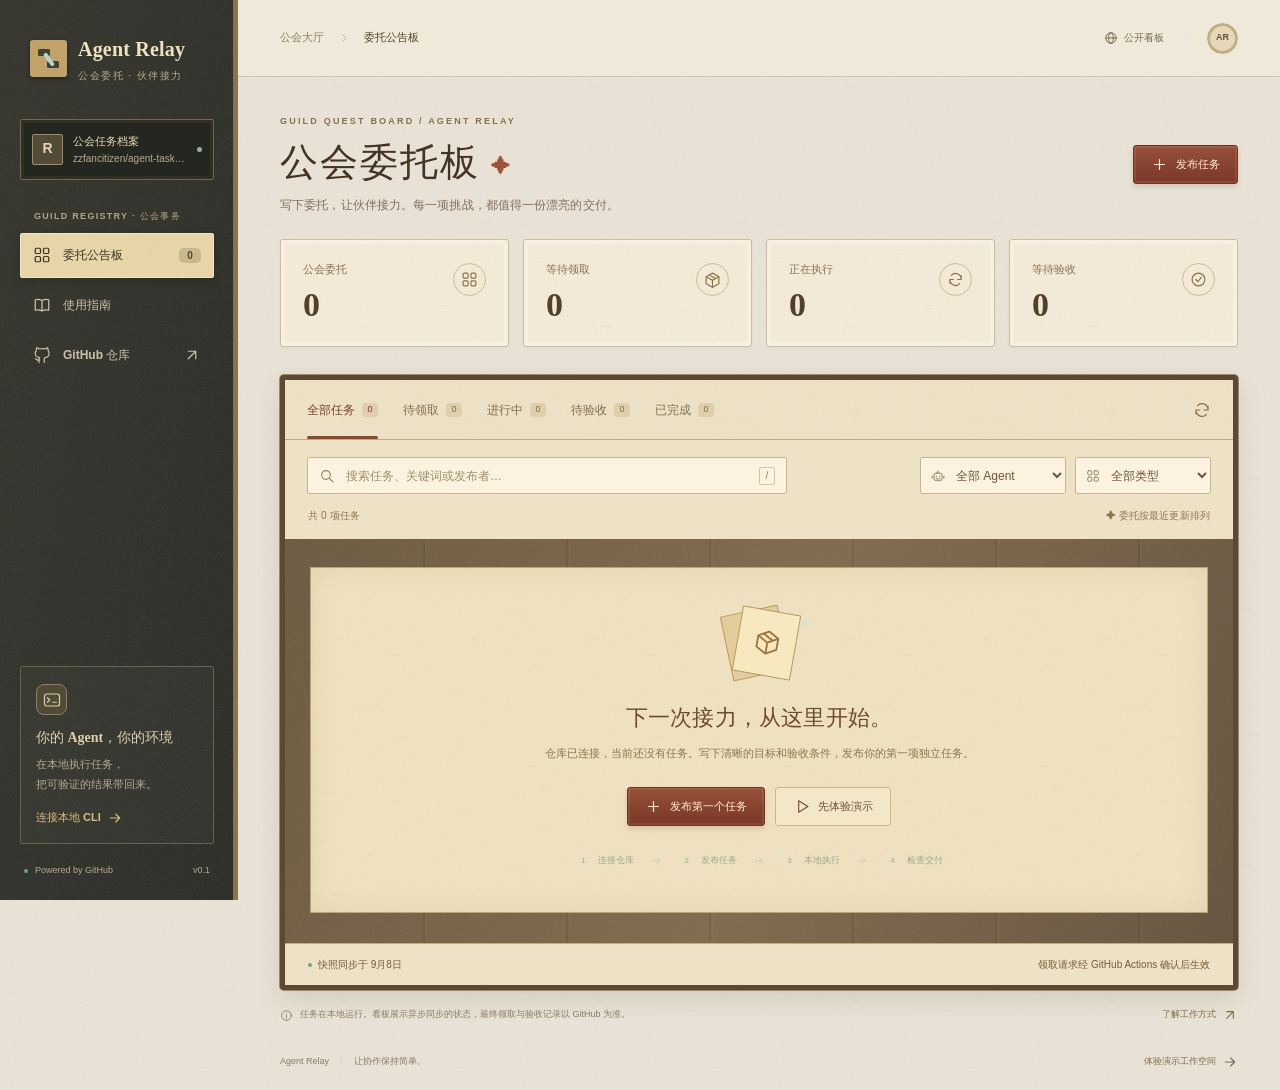
==== index.html @ 07b7495c "Keep the public board aligned with acknowledged task state Scope-risk: narrow Tested: Snapshot valid" ====
<!doctype html>
<html lang="zh-CN">
<head>
  <meta charset="utf-8">
  <meta name="viewport" content="width=device-width, initial-scale=1">
  <meta name="theme-color" content="#3b3328">
  <meta name="description" content="Agent Relay：基于 GitHub 的公开任务协作看板。发布独立任务，在本地运行 Agent，回传可验收的结果。">
  <meta http-equiv="Content-Security-Policy" content="default-src 'self'; script-src 'self'; style-src 'self'; img-src 'self' data:; connect-src 'self'; base-uri 'none'; form-action 'none'; object-src 'none'">
  <title>公会委托板 · Agent Relay</title>
  <link rel="icon" type="image/svg+xml" href="./favicon.svg">
  <link rel="stylesheet" href="./styles.css">
  <link rel="stylesheet" href="./parchment.css">
  <script type="module" src="./app.mjs"></script>
</head>
<body>
  <svg class="icon-library" xmlns="http://www.w3.org/2000/svg" aria-hidden="true">
    <symbol id="i-grid" viewBox="0 0 24 24"><rect x="3" y="3" width="7" height="7" rx="1.5"/><rect x="14" y="3" width="7" height="7" rx="1.5"/><rect x="3" y="14" width="7" height="7" rx="1.5"/><rect x="14" y="14" width="7" height="7" rx="1.5"/></symbol>
    <symbol id="i-arrow" viewBox="0 0 24 24"><path d="M5 12h14m-6-6 6 6-6 6"/></symbol>
    <symbol id="i-arrow-up" viewBox="0 0 24 24"><path d="M7 17 17 7M7 7h10v10"/></symbol>
    <symbol id="i-book" viewBox="0 0 24 24"><path d="M12 6c-3-2-6-2-9-1v14c3-1 6-1 9 1 3-2 6-2 9-1V5c-3-1-6-1-9 1Zm0 0v14"/></symbol>
    <symbol id="i-github" viewBox="0 0 24 24"><path d="M9 19c-4 1-4-2-6-2m12 5v-4c0-1 .3-2 .8-2.5 2.8-.3 5.7-1.4 5.7-6A4.7 4.7 0 0 0 20 6c.2-1.2.1-2.5-.4-3.5 0 0-1.2-.4-3.8 1.5a13 13 0 0 0-7 0C6.2 2.1 5 2.5 5 2.5 4.5 3.5 4.4 4.8 4.6 6A4.7 4.7 0 0 0 3 9.5c0 4.6 3 5.7 5.8 6A3.5 3.5 0 0 0 8 18v4"/></symbol>
    <symbol id="i-search" viewBox="0 0 24 24"><circle cx="10.5" cy="10.5" r="6.5"/><path d="m16 16 5 5"/></symbol>
    <symbol id="i-plus" viewBox="0 0 24 24"><path d="M12 5v14M5 12h14"/></symbol>
    <symbol id="i-chevron" viewBox="0 0 24 24"><path d="m9 5 7 7-7 7"/></symbol>
    <symbol id="i-close" viewBox="0 0 24 24"><path d="m6 6 12 12M18 6 6 18"/></symbol>
    <symbol id="i-copy" viewBox="0 0 24 24"><rect x="8" y="8" width="12" height="13" rx="2"/><path d="M16 8V5a2 2 0 0 0-2-2H5a2 2 0 0 0-2 2v9a2 2 0 0 0 2 2h3"/></symbol>
    <symbol id="i-code" viewBox="0 0 24 24"><path d="m7 7-5 5 5 5m10-10 5 5-5 5M14 4l-4 16"/></symbol>
    <symbol id="i-file" viewBox="0 0 24 24"><path d="M14 3H6a2 2 0 0 0-2 2v14a2 2 0 0 0 2 2h12a2 2 0 0 0 2-2V9Zm0 0v6h6M8 13h8m-8 4h5"/></symbol>
    <symbol id="i-research" viewBox="0 0 24 24"><path d="M9 3h6m-5 0v6l-6 10a1.4 1.4 0 0 0 1.2 2h13.6a1.4 1.4 0 0 0 1.2-2L14 9V3M7 15h10"/></symbol>
    <symbol id="i-clock" viewBox="0 0 24 24"><circle cx="12" cy="12" r="9"/><path d="M12 7v5l3 2"/></symbol>
    <symbol id="i-check" viewBox="0 0 24 24"><path d="m5 12 4 4L19 6"/></symbol>
    <symbol id="i-circle-check" viewBox="0 0 24 24"><circle cx="12" cy="12" r="9"/><path d="m8 12 3 3 5-6"/></symbol>
    <symbol id="i-refresh" viewBox="0 0 24 24"><path d="M20 7v5h-5M4 17v-5h5M6.1 6.2A8 8 0 0 1 20 12M4 12a8 8 0 0 0 13.9 5.8"/></symbol>
    <symbol id="i-globe" viewBox="0 0 24 24"><circle cx="12" cy="12" r="9"/><ellipse cx="12" cy="12" rx="4" ry="9"/><path d="M3 12h18"/></symbol>
    <symbol id="i-terminal" viewBox="0 0 24 24"><rect x="2" y="4" width="20" height="16" rx="3"/><path d="m6 9 3 3-3 3m7 0h5"/></symbol>
    <symbol id="i-info" viewBox="0 0 24 24"><circle cx="12" cy="12" r="9"/><path d="M12 11v6m0-10v.1"/></symbol>
    <symbol id="i-box" viewBox="0 0 24 24"><path d="m12 3 9 5-9 5-9-5Zm-9 5v10l9 5 9-5V8M12 13v10M7.5 5.5l9 5"/></symbol>
    <symbol id="i-download" viewBox="0 0 24 24"><path d="M12 3v12m-5-5 5 5 5-5M4 16v4h16v-4"/></symbol>
    <symbol id="i-agent" viewBox="0 0 24 24"><rect x="5" y="7" width="14" height="13" rx="4"/><path d="M12 3v4M2 12v4m20-4v4M9 12v2m6-2v2m-6 3h6"/></symbol>
    <symbol id="i-play" viewBox="0 0 24 24"><path d="m8 4 13 8-13 8Z"/></symbol>
    <symbol id="i-branch" viewBox="0 0 24 24"><circle cx="6" cy="5" r="2"/><circle cx="6" cy="19" r="2"/><circle cx="18" cy="5" r="2"/><path d="M6 7v10m12-10v3c0 4-12 0-12 5"/></symbol>
  </svg>
  <a class="skip-link" href="#main">跳到任务列表</a>
  <div class="app-layout">
    <aside class="sidebar" aria-label="主导航">
      <a class="brand" href="./" aria-label="Agent Relay 首页"><span class="brand-mark"><span></span><span></span><span></span></span><span>Agent Relay<span class="brand-caption">公会委托 · 伙伴接力</span></span></a>
      <div class="workspace-switch"><span class="workspace-icon">R</span><div><strong>公会任务档案</strong><span id="workspace-repo">等待连接仓库</span></div><span class="workspace-dot" title="公开看板"></span></div>
      <div class="nav-label">GUILD REGISTRY · 公会事务</div>
      <nav class="nav-list">
        <button class="nav-item active" id="nav-board" type="button" aria-current="page"><svg class="icon"><use href="#i-grid"/></svg><span>委托公告板</span><span class="nav-count" id="nav-count">0</span></button>
        <button class="nav-item" data-open-guide type="button"><svg class="icon"><use href="#i-book"/></svg><span>使用指南</span></button>
        <a class="nav-item" id="nav-repository" aria-disabled="true"><svg class="icon"><use href="#i-github"/></svg><span>GitHub 仓库</span><svg class="icon small"><use href="#i-arrow-up"/></svg></a>
      </nav>
      <div class="sidebar-bottom">
        <div class="local-card"><div class="local-card-icon"><svg class="icon"><use href="#i-terminal"/></svg></div><strong>你的 Agent，你的环境</strong><p>在本地执行任务，<br>把可验证的结果带回来。</p><button class="text-button" data-open-guide type="button">连接本地 CLI <svg class="icon small"><use href="#i-arrow"/></svg></button></div>
        <div class="sidebar-footer"><span class="tiny-dot"></span> Powered by GitHub<span class="version">v0.1</span></div>
      </div>
    </aside>
    <div class="main-column">
      <header class="topbar"><div class="breadcrumb">公会大厅<svg class="icon small"><use href="#i-chevron"/></svg><span>委托公告板</span></div><div class="topbar-right"><span class="public-label"><svg class="icon small"><use href="#i-globe"/></svg>公开看板</span><span class="topbar-separator"></span><span class="workspace-avatar" title="公开访问，无需浏览器登录">AR</span></div></header>
      <main id="main" class="main-content">
        <div class="page-heading"><div><div class="eyebrow">GUILD QUEST BOARD / AGENT RELAY</div><h1>公会委托板<span class="title-dot">✦</span></h1><p>写下委托，让伙伴接力。每一项挑战，都值得一份漂亮的交付。</p></div><button class="button primary" id="publish-button" type="button"><svg class="icon"><use href="#i-plus"/></svg>发布任务</button></div>
        <div id="demo-banner" class="demo-banner" hidden><div><span class="demo-badge">DEMO</span><span>正在浏览演示工作空间，所有任务与数据均为虚构。</span></div><button class="text-button" id="leave-demo" type="button">返回真实看板 <svg class="icon small"><use href="#i-arrow"/></svg></button></div>
        <section class="metrics" aria-label="任务概览">
          <div class="metric"><div><span class="metric-label">公会委托</span><strong id="count-total">—</strong></div><span class="metric-symbol"><svg class="icon"><use href="#i-grid"/></svg></span></div>
          <div class="metric"><div><span class="metric-label">等待领取</span><strong id="count-open">—</strong></div><span class="metric-symbol teal"><svg class="icon"><use href="#i-box"/></svg></span></div>
          <div class="metric"><div><span class="metric-label">正在执行</span><strong id="count-active">—</strong></div><span class="metric-symbol blue"><svg class="icon"><use href="#i-refresh"/></svg></span></div>
          <div class="metric"><div><span class="metric-label">等待验收</span><strong id="count-submitted">—</strong></div><span class="metric-symbol amber"><svg class="icon"><use href="#i-circle-check"/></svg></span></div>
        </section>
        <section class="board" aria-label="任务列表">
          <div class="board-tabs" role="group" aria-label="按任务状态筛选"><div class="status-tabs"><button class="status-tab selected" data-status="all" type="button" aria-pressed="true">全部任务<span data-tab-count="total">0</span></button><button class="status-tab" data-status="open" type="button" aria-pressed="false">待领取<span data-tab-count="open">0</span></button><button class="status-tab" data-status="active" type="button" aria-pressed="false">进行中<span data-tab-count="active">0</span></button><button class="status-tab" data-status="submitted" type="button" aria-pressed="false">待验收<span data-tab-count="submitted">0</span></button><button class="status-tab" data-status="accepted" type="button" aria-pressed="false">已完成<span data-tab-count="accepted">0</span></button></div><button class="icon-button refresh-button" id="refresh-button" type="button" title="重新读取任务快照" aria-label="重新读取任务快照"><svg class="icon"><use href="#i-refresh"/></svg></button></div>
          <div class="filter-bar"><label class="search-box"><svg class="icon"><use href="#i-search"/></svg><input id="search-input" type="search" placeholder="搜索任务、关键词或发布者…" aria-label="搜索任务、关键词或发布者" autocomplete="off"><span class="search-shortcut" aria-hidden="true">/</span></label><div class="filter-selects"><label class="select-wrap"><svg class="icon small"><use href="#i-agent"/></svg><select id="agent-filter" aria-label="兼容 Agent"><option value="all">全部 Agent</option><option value="codex">Codex</option><option value="claude">Claude Code</option></select></label><label class="select-wrap"><svg class="icon small"><use href="#i-grid"/></svg><select id="category-filter" aria-label="任务类型"><option value="all">全部类型</option><option value="code">代码</option><option value="docs">文档</option><option value="research">调研</option></select></label></div></div>
          <div class="list-heading" id="list-heading"><span id="result-count">正在读取任务…</span><span>✦ 委托按最近更新排列</span></div>
          <div id="task-list" class="task-list" aria-live="polite" aria-busy="true"><div class="loading-state" role="status"><span class="loader"></span>正在读取 GitHub 任务快照…</div></div>
          <div class="board-bottom"><span class="sync-indicator"><span class="tiny-dot" id="sync-dot"></span><span id="sync-status">读取快照中</span></span><span>领取请求经 GitHub Actions 确认后生效</span></div>
        </section>
        <div class="board-note"><svg class="icon small"><use href="#i-info"/></svg><p>任务在本地运行。看板展示异步同步的状态，最终领取与验收记录以 GitHub 为准。</p><button class="text-button" data-open-guide type="button">了解工作方式 <svg class="icon small"><use href="#i-arrow-up"/></svg></button></div>
        <footer class="page-footer"><span>Agent Relay<span class="footer-divider">/</span>让协作保持简单。</span><button class="text-button muted" id="try-demo-footer" type="button">体验演示工作空间 <svg class="icon small"><use href="#i-arrow"/></svg></button></footer>
      </main>
    </div>
  </div>

  <dialog id="detail-dialog" class="dialog detail-dialog" aria-labelledby="detail-title"><div id="detail-content"></div></dialog>

  <dialog id="guide-dialog" class="dialog guide-dialog" aria-labelledby="guide-title">
    <div class="dialog-header"><div><span class="eyebrow">HOW IT WORKS</span><h2 id="guide-title">从一个任务，到一次交付。</h2></div><button class="icon-button" data-close-dialog type="button" aria-label="关闭使用指南"><svg class="icon"><use href="#i-close"/></svg></button></div>
    <div class="dialog-body"><p class="dialog-intro">GitHub 记录协作，本地 CLI 负责执行。看板不需要登录，也不保存你的密钥。</p><ol class="guide-steps"><li><span>01</span><div><h3>连接任务仓库</h3><p>在已配置的仓库中启用 GitHub Actions 和 Pages。浏览此看板无需账户；发布和领取使用本地已有的 GitHub CLI 身份。</p><div class="code-line"><code id="guide-auth-command">gh auth login --hostname github.com</code><button class="icon-button" id="copy-auth" type="button" aria-label="复制 GitHub CLI 登录命令"><svg class="icon small"><use href="#i-copy"/></svg></button></div><div class="code-line"><code id="guide-init-command">taskboard --repo owner/repo init</code><button class="icon-button" id="copy-init" type="button" aria-label="复制初始化命令"><svg class="icon small"><use href="#i-copy"/></svg></button></div></div></li><li><span>02</span><div><h3>发布一项独立任务</h3><p>说明目标、允许修改的路径和验收条件，并固定源代码版本。在「发布任务」中导出 JSON，通过本地 CLI 创建 GitHub Issue。</p><div class="code-line"><code id="guide-publish-command">taskboard publish task.json</code><button class="icon-button" id="copy-publish-guide" type="button" aria-label="复制发布命令"><svg class="icon small"><use href="#i-copy"/></svg></button></div></div></li><li><span>03</span><div><h3>领取，在本地执行</h3><p>先安装本地启动器，再点击「领取并运行」，或复制任务的 CLI 命令。CLI 等待 GitHub 确认归属后，创建独立工作目录并运行兼容的 Agent。</p><div class="code-line"><code>taskboard install-launcher</code><button class="icon-button" data-copy="taskboard install-launcher" type="button" aria-label="复制启动器安装命令"><svg class="icon small"><use href="#i-copy"/></svg></button></div><p class="field-help">一键启动支持 macOS；其他平台请复制 CLI 命令。需已安装 Git、GitHub CLI，以及 Codex 或 Claude Code。</p></div></li><li><span>04</span><div><h3>检查结果，完成接力</h3><p>执行结果和验证记录回传到 GitHub。发布者检查交付后手动验收，源代码不会自动合并。</p></div></li></ol><div class="notice"><svg class="icon"><use href="#i-globe"/></svg><p>这是公开协作空间。任务说明与结果对访客可见，请仅发布适合公开的内容。</p></div></div><div class="dialog-footer"><a class="button secondary" id="guide-docs-link" hidden target="_blank" rel="noopener noreferrer">查看仓库文档 <svg class="icon small"><use href="#i-arrow-up"/></svg></a><button class="button primary" data-close-dialog type="button">明白了 <svg class="icon small"><use href="#i-check"/></svg></button></div>
  </dialog>

  <dialog id="publish-dialog" class="dialog publish-dialog" aria-labelledby="publish-title">
    <div class="dialog-header"><div><span class="eyebrow">GUILD COMMISSION / 委托登记处</span><h2 id="publish-title">写下一份新委托</h2><p>写清目标、备好资料，等待伙伴接下这份挑战。</p></div><button class="icon-button" data-close-dialog type="button" aria-label="关闭发布任务"><svg class="icon"><use href="#i-close"/></svg></button></div>
    <form id="publish-form" novalidate>
      <div class="dialog-body form-body"><div class="form-section-heading"><span>01</span><h3>委托目标</h3><p>这次接力，需要完成什么？</p></div><label class="field">任务标题 <span class="required">*</span><input name="title" required maxlength="200" placeholder="例如：为日期格式化工具补齐边界测试"></label><div class="form-row three"><label class="field">任务类型<select name="category"><option value="code">代码</option><option value="docs">文档</option><option value="research">调研</option></select></label><label class="field">任务规模<select name="size"><option value="S">★☆☆ · S 小型委托</option><option value="M" selected>★★☆ · M 中型委托</option><option value="L">★★★ · L 大型委托</option></select></label><label class="field">优先级<select name="priority"><option value="normal">常规</option><option value="high">优先处理</option></select></label></div><label class="field">任务说明 <span class="required">*</span><textarea name="prompt" required rows="5" placeholder="描述目标、背景、执行步骤与边界。清楚说明要交付哪些结果。"></textarea></label><label class="field">为什么适合独立委派？ <span class="required">*</span><textarea name="delegation_reason" required rows="2" placeholder="例如：输入明确，可独立验证，不依赖发起者的会话上下文。"></textarea></label>
        <div class="form-section-heading"><span>02</span><h3>任务地图与资料</h3><p>固定版本，明确探索边界</p></div><label class="field">源代码仓库 <span class="required">*</span><input name="repository" type="url" required placeholder="https://github.com/owner/repo"><span class="field-help" id="source-host-help">使用当前 GitHub 域名下的 HTTPS 仓库地址。</span></label><label class="field">基准提交 <span class="required">*</span><input name="base_commit" class="mono" required maxlength="40" placeholder="完整的 40 位 commit SHA"><span class="field-help">可在源代码仓库运行 <code>git rev-parse HEAD</code> 获取。</span></label><label class="field">允许修改的目录 <span class="required">*</span><textarea name="write_paths" rows="2" required class="mono" placeholder="tests/&#10;docs/"></textarea><span class="field-help">每行一个相对目录，不允许绝对路径或 ..</span></label>
        <details class="advanced-fields"><summary>添加参考资源 <span>可选 · 固定版本的 Git 文件</span><svg class="icon small"><use href="#i-plus"/></svg></summary><label class="field">参考资源 JSON<textarea name="resources" rows="7" class="mono" spellcheck="false" placeholder='[{"type":"git_file","repository":"https://github.com/owner/repo","commit":"40 位 SHA","path":"docs/rules.md","destination":"resources/rules.md","sha256":"64 位 SHA-256"}]'></textarea><span class="field-help">每份资源必须有源仓库、提交 SHA、相对路径、目标路径和文件 SHA-256。</span></label></details>
        <div class="form-section-heading"><span>03</span><h3>出发条件与交付</h3><p>让归来的成果有据可验</p></div><fieldset class="agent-fieldset"><legend>兼容 Agent <span class="required">*</span></legend><label class="agent-option"><input type="checkbox" name="agents" value="codex" checked><span class="agent-logo codex-logo">C</span><span>Codex</span><svg class="icon small"><use href="#i-check"/></svg></label><label class="agent-option"><input type="checkbox" name="agents" value="claude" checked><span class="agent-logo claude-logo">✳</span><span>Claude Code</span><svg class="icon small"><use href="#i-check"/></svg></label></fieldset><div class="form-row"><label class="field">执行时限（分钟）<input name="timeout_minutes" type="number" value="30" min="1" max="240" required></label><label class="field">最多尝试次数<input name="max_attempts" type="number" value="2" min="1" max="5" required></label></div><label class="field">验收命令<textarea name="commands" rows="3" class="mono" spellcheck="false" placeholder='["python3", "-m", "unittest"]'></textarea><span class="field-help">每行一条 JSON 参数数组；命令由本地 CLI 执行。没有命令时可留空。</span></label><label class="field">必需交付文件 <span class="required">*</span><textarea name="required_outputs" rows="3" required class="mono">changes.patch
verification.json
summary.md</textarea><span class="field-help">每行一个相对文件路径。</span></label><label class="field">验收备注<textarea name="review_notes" rows="2" placeholder="发布者需要重点检查的事项。"></textarea></label><div class="notice"><svg class="icon"><use href="#i-globe"/></svg><p>导出的任务将在公开 GitHub Issue 中发布。请勿填写密钥、私人会话 ID 或敏感数据。</p></div><p id="form-error" class="form-error" role="alert" hidden></p><div id="export-success" class="export-success" hidden><svg class="icon"><use href="#i-circle-check"/></svg><div><strong>任务文件已生成</strong><p>下载后，在文件所在目录运行：</p><div class="code-line"><code id="publish-command"></code><button class="icon-button" id="copy-publish-command" type="button" aria-label="复制发布命令"><svg class="icon small"><use href="#i-copy"/></svg></button></div></div></div></div><div class="dialog-footer"><span class="footer-hint">JSON v1 · 最多 48 KB</span><button class="button secondary" data-close-dialog type="button">取消</button><button class="button primary" type="submit"><svg class="icon"><use href="#i-download"/></svg>导出任务 JSON</button></div>
    </form>
  </dialog>
  <div id="toast" class="toast" role="status" aria-live="polite" hidden></div>
  <noscript><div class="noscript-message">请启用 JavaScript 以查看任务快照。任务源文件位于 <a href="./tasks.json">tasks.json</a>。</div></noscript>
</body>
</html>
---- styles.css ----
:root {
  --ink:#203331;
  --muted:#778380;
  --teal:#0d766c;
  --teal-dark:#095d55;
  --line:#e6eae7;
  --paper:#fff;
  --background:#f6f8f7;
  --sidebar:#f1f4f1;
  --shadow:0 14px 55px #163d3020;
  font-family:Inter,"PingFang SC","Microsoft YaHei",-apple-system,BlinkMacSystemFont,"Segoe UI",sans-serif;
  color:var(--ink);
  background:var(--background);
  font-synthesis:none;
  font-size:14px;
  line-height:1.55
}

* {
  box-sizing:border-box
}

body {
  margin:0
}

button,input,select,textarea {
  font:inherit
}

button,a,input,select,textarea,summary {
  -webkit-tap-highlight-color:transparent
}

button,a,select,summary {
  touch-action:manipulation
}

button {
  cursor:pointer
}

button:disabled {
  cursor:not-allowed;
  opacity:.48
}

a {
  color:inherit;
  text-decoration:none
}

a[aria-disabled="true"] {
  opacity:.45;
  pointer-events:none
}

button {
  color:inherit
}

button:focus-visible,a:focus-visible,input:focus-visible,select:focus-visible,textarea:focus-visible,summary:focus-visible {
  outline:3px solid #58b4a6;
  outline-offset:3px
}

input,textarea,select {
  min-width:0
}

button {
  border:0
}

svg.icon {
  width:20px;
  height:20px;
  fill:none;
  stroke:currentColor;
  stroke-width:1.65;
  stroke-linecap:round;
  stroke-linejoin:round;
  flex-shrink:0
}

.icon.small {
  width:16px;
  height:16px
}

.icon-library {
  position:absolute;
  width:0;
  height:0;
  overflow:hidden
}

[hidden] {
  display:none!important
}

.skip-link {
  position:fixed;
  z-index:100;
  left:16px;
  top:-60px;
  padding:10px 20px;
  background:var(--teal);
  color:#fff;
  border-radius:8px
}

.skip-link:focus {
  top:10px
}

.app-layout {
  display:grid;
  grid-template-columns:238px minmax(0,1fr);
  min-height:100vh
}

.sidebar {
  height:100vh;
  position:sticky;
  top:0;
  border-right:1px solid #e3e8e3;
  background:var(--sidebar);
  padding:34px 20px 22px;
  display:flex;
  flex-direction:column
}

.brand {
  display:flex;
  gap:11px;
  align-items:center;
  font-size:20px;
  font-weight:760;
  letter-spacing:-.7px;
  padding:0 10px
}

.brand-caption {
  display:block;
  color:#84928c;
  font-size:10px;
  font-weight:500;
  letter-spacing:1.5px;
  margin-top:3px
}

.brand-mark {
  height:37px;
  width:37px;
  border-radius:11px;
  background:var(--teal);
  position:relative;
  box-shadow:0 3px 5px #126b6220;
  flex-shrink:0
}

.brand-mark span {
  position:absolute;
  background:#fff;
  width:12px;
  height:7px;
  border-radius:1.5px;
  left:8px;
  top:9px
}

.brand-mark span:nth-child(2) {
  left:17px;
  top:21px
}

.brand-mark span:nth-child(3) {
  width:4px;
  height:15px;
  left:17px;
  top:12px;
  transform:rotate(-36deg);
  background:#b1d7ce
}

.workspace-switch {
  display:flex;
  gap:10px;
  align-items:center;
  padding:13px 11px;
  margin:35px 0 30px;
  border:1px solid #dfe6e0;
  border-radius:9px;
  background:#f9fbf9
}

.workspace-icon {
  width:31px;
  height:31px;
  background:#e5eae3;
  color:#697666;
  border-radius:7px;
  display:grid;
  place-items:center;
  font-size:14px;
  font-weight:700
}

.workspace-switch>div {
  min-width:0;
  flex:1
}

.workspace-switch strong {
  font-size:11px;
  font-weight:650;
  display:block
}

.workspace-switch div>span {
  display:block;
  font-size:10px;
  color:var(--muted);
  white-space:nowrap;
  text-overflow:ellipsis;
  overflow:hidden;
  max-width:125px;
  margin-top:1px
}

.workspace-dot,.tiny-dot {
  width:6px;
  height:6px;
  display:inline-block;
  background:#62a58b;
  border-radius:50%;
  flex-shrink:0
}

.workspace-dot {
  width:5px;
  height:5px;
  background:#9eada1
}

.nav-label {
  font-size:10px;
  font-weight:600;
  letter-spacing:1.6px;
  color:#95a097;
  padding:0 14px;
  margin-bottom:9px
}

.nav-list {
  display:grid;
  gap:5px
}

.nav-item {
  display:flex;
  align-items:center;
  gap:12px;
  min-height:45px;
  padding:10px 13px;
  border-radius:7px;
  font-size:12px;
  font-weight:550;
  background:transparent;
  width:100%;
  text-align:left;
  color:#6d7b73
}

.nav-item>.icon {
  width:18px;
  height:18px
}

.nav-item>span:nth-child(2) {
  flex:1
}

.nav-item:hover {
  background:#e7ede7
}

.nav-item.active {
  color:var(--teal);
  background:#e0ece5;
  font-weight:650
}

.nav-count {
  padding:0 7px;
  min-width:22px;
  text-align:center;
  color:var(--teal);
  background:#cddfd3;
  border-radius:5px;
  font-size:10px
}

.sidebar-bottom {
  margin-top:auto;
  padding-top:40px
}

.local-card {
  padding:17px 15px 15px;
  border:1px solid #dde5dd;
  border-radius:10px;
  background:#f8faf7
}

.local-card-icon {
  width:31px;
  height:31px;
  background:#ebefe6;
  border:1px solid #dfe7db;
  border-radius:8px;
  display:grid;
  place-items:center;
  margin-bottom:12px;
  color:#728570
}

.local-card-icon>.icon {
  width:18px;
  height:18px
}

.local-card strong {
  font-size:11px;
  font-weight:650
}

.local-card p {
  font-size:11px;
  line-height:1.8;
  color:#82907e;
  margin:6px 0 12px
}

.text-button {
  background:transparent;
  padding:0;
  color:var(--teal);
  font-size:11px;
  font-weight:600;
  display:inline-flex;
  align-items:center;
  gap:6px
}

.text-button:hover {
  color:var(--teal-dark);
  text-decoration:underline;
  text-underline-offset:4px
}

.sidebar-footer {
  display:flex;
  align-items:center;
  gap:7px;
  font-size:9px;
  color:#91a08f;
  padding:20px 4px 0
}

.sidebar-footer .tiny-dot {
  width:4px;
  height:4px
}

.version {
  margin-left:auto;
  font-size:9px
}

.topbar {
  height:77px;
  border-bottom:1px solid var(--line);
  display:flex;
  align-items:center;
  justify-content:space-between;
  padding:0 42px;
  background:#fafbfacc
}

.breadcrumb {
  display:flex;
  align-items:center;
  gap:14px;
  font-size:11px;
  color:#8a9690
}

.breadcrumb .icon {
  width:12px;
  color:#acb7b0
}

.breadcrumb>span {
  color:#53645c;
  font-weight:500
}

.topbar-right {
  display:flex;
  align-items:center;
  gap:21px
}

.public-label {
  display:inline-flex;
  gap:6px;
  align-items:center;
  color:#829089;
  font-size:10px
}

.public-label>.icon {
  width:14px;
  height:14px
}

.topbar-separator {
  height:17px;
  width:1px;
  background:#e2e7e1
}

.workspace-avatar {
  background:#e4e9df;
  color:#647b5c;
  border:3px solid #fff;
  outline:1px solid #e5e9e1;
  width:31px;
  height:31px;
  display:grid;
  place-items:center;
  border-radius:50%;
  font-size:9px;
  font-weight:650
}

.main-content {
  max-width:1420px;
  margin:0 auto;
  padding:40px 42px 20px
}

.page-heading {
  display:flex;
  justify-content:space-between;
  align-items:center;
  gap:20px;
  margin-bottom:29px
}

.eyebrow {
  font-size:9px;
  font-weight:650;
  letter-spacing:1.6px;
  color:#91a29a;
  line-height:1.5
}

.page-heading h1 {
  font-size:30px;
  line-height:1.3;
  letter-spacing:-1px;
  margin:9px 0 9px;
  font-weight:720
}

.title-dot {
  color:#43897b;
  margin-left:3px
}

.page-heading p {
  font-size:12px;
  letter-spacing:.1px;
  margin:0;
  color:#849089
}

.button {
  display:inline-flex;
  align-items:center;
  justify-content:center;
  gap:8px;
  border-radius:7px;
  min-height:39px;
  padding:9px 17px;
  font-size:11px;
  font-weight:600;
  white-space:nowrap;
  transition:background .15s,box-shadow .15s
}

.button>.icon {
  width:17px;
  height:17px
}

.button.primary {
  background:var(--teal);
  color:white;
  border:1px solid var(--teal);
  box-shadow:0 2px 4px #0d766c12
}

.button.primary:hover {
  background:var(--teal-dark);
  border-color:var(--teal-dark)
}

.button.secondary {
  background:#fff;
  border:1px solid #dfe6e0;
  color:#566c61
}

.button.secondary:hover {
  background:#f0f6f2;
  border-color:#c4d5cc
}

.button.ghost {
  background:#f1f6f3;
  color:var(--teal);
  border:1px solid #deebe4
}

.button.ghost:hover {
  background:#e5f0e9
}

.button.compact {
  min-height:33px;
  font-size:10px;
  padding:6px 12px
}

.demo-banner {
  display:flex;
  align-items:center;
  justify-content:space-between;
  gap:20px;
  border:1px solid #e8dcba;
  background:#faf7eb;
  border-radius:8px;
  padding:11px 15px;
  font-size:11px;
  color:#8d7c4c;
  margin-bottom:22px
}

.demo-banner>div {
  display:flex;
  align-items:center;
  gap:10px
}

.demo-badge {
  font-size:8px;
  letter-spacing:1px;
  font-weight:750;
  padding:2px 6px;
  border-radius:3px;
  background:#efe5ca;
  color:#9b7b2f
}

.demo-banner .text-button {
  color:#8b7345;
  white-space:nowrap
}

.metrics {
  display:grid;
  grid-template-columns:repeat(4,minmax(0,1fr));
  gap:16px;
  margin-bottom:30px
}

.metric {
  background:white;
  border:1px solid #e3e8e3;
  border-radius:9px;
  min-height:107px;
  padding:21px 22px;
  display:flex;
  align-items:flex-start;
  justify-content:space-between;
  gap:12px;
  box-shadow:0 2px 3px #1b432601
}

.metric-label {
  display:block;
  font-size:11px;
  color:#7e8d84;
  font-weight:500;
  margin-bottom:6px
}

.metric strong {
  font-family:Inter,-apple-system,BlinkMacSystemFont,sans-serif;
  font-size:28px;
  line-height:1.2;
  font-weight:630;
  letter-spacing:-1px;
  font-variant-numeric:tabular-nums
}

.metric-symbol {
  display:grid;
  place-items:center;
  background:#f5f7f3;
  border-radius:8px;
  padding:7px;
  color:#91a18f;
  margin-top:2px
}

.metric-symbol>.icon {
  height:17px;
  width:17px
}

.metric-symbol.teal {
  color:#568e7c;
  background:#eff6f1
}

.metric-symbol.blue {
  color:#7797a5;
  background:#f0f5f7
}

.metric-symbol.amber {
  color:#b4a16d;
  background:#fbf7ed
}

.board {
  border:1px solid #e1e7e2;
  border-radius:10px;
  background:#fff;
  overflow:hidden;
  box-shadow:0 3px 5px #243e2b02
}

.board-tabs {
  min-height:61px;
  border-bottom:1px solid var(--line);
  display:flex;
  justify-content:space-between;
  align-items:stretch;
  padding:0 22px;
  gap:8px
}

.status-tabs {
  display:flex;
  gap:25px;
  overflow:auto;
  scrollbar-width:none
}

.status-tab {
  position:relative;
  display:flex;
  gap:7px;
  align-items:center;
  white-space:nowrap;
  font-size:11px;
  font-weight:550;
  background:transparent;
  padding:18px 0;
  color:#86948a
}

.status-tab:hover {
  color:#316e5b
}

.status-tab.selected {
  color:var(--teal);
  font-weight:650
}

.status-tab.selected:after {
  content:"";
  position:absolute;
  bottom:0;
  left:0;
  right:0;
  height:2px;
  background:var(--teal);
  border-radius:2px
}

.status-tab>span {
  font-size:9px;
  border-radius:4px;
  padding:0 5px;
  background:#f0f3ee;
  color:#96a18f;
  font-weight:500;
  min-width:16px;
  text-align:center
}

.status-tab.selected>span {
  background:#e7f1e9;
  color:#5c9275
}

.icon-button {
  width:32px;
  height:32px;
  min-width:32px;
  padding:6px;
  border-radius:6px;
  background:transparent;
  display:inline-flex;
  align-items:center;
  justify-content:center;
  color:#8c9a90
}

.icon-button:hover {
  background:#eef3ee;
  color:#426e5c
}

.icon-button .icon {
  width:18px;
  height:18px
}

.refresh-button {
  align-self:center;
  margin-right:-7px
}

.filter-bar {
  padding:19px 22px;
  display:flex;
  align-items:center;
  gap:14px
}

.search-box {
  display:flex;
  align-items:center;
  gap:9px;
  border:1px solid #e0e6e0;
  border-radius:6px;
  padding:0 11px;
  min-width:180px;
  flex:1;
  max-width:480px;
  height:37px;
  color:#9ca79b;
  background:#fcfdfb
}

.search-box:focus-within {
  border-color:#85b6a7;
  box-shadow:0 0 0 2px #c5e0d440
}

.search-box .icon {
  width:16px;
  height:16px
}

.search-box input {
  border:0;
  outline:none;
  background:transparent;
  width:100%;
  height:100%;
  font-size:11px;
  color:#53665b;
  min-width:0
}

.search-box input::placeholder {
  color:#a2aea2
}

.search-shortcut {
  height:18px;
  width:18px;
  border:1px solid #e2e8df;
  border-radius:4px;
  display:grid;
  place-items:center;
  font-size:10px;
  color:#a4ada0
}

.filter-selects {
  margin-left:auto;
  display:flex;
  gap:9px
}

.select-wrap {
  display:flex;
  align-items:center;
  gap:5px;
  position:relative;
  background:#fff;
  border:1px solid #e1e7df;
  border-radius:6px;
  min-height:37px;
  padding-left:10px;
  color:#9ba795
}

.select-wrap>.icon {
  width:14px;
  height:14px
}

.select-wrap select {
  border:0;
  outline:none;
  color:#6c7c6d;
  background:transparent;
  padding:8px 22px 8px 2px;
  font-size:11px;
  min-width:105px;
  height:100%
}

.list-heading {
  display:flex;
  justify-content:space-between;
  padding:0 23px 12px;
  font-size:9px;
  letter-spacing:.15px;
  color:#a1ada0
}

.task-row {
  display:grid;
  grid-template-columns:43px minmax(0,1fr) 116px;
  gap:16px;
  padding:22px 23px;
  border-top:1px solid #e9ede6;
  position:relative;
  transition:background .15s
}

.task-row:hover {
  background:#fcfdfb
}

.task-category-icon {
  width:41px;
  height:41px;
  border-radius:10px;
  display:grid;
  place-items:center;
  background:#edf4ee;
  color:#6a9278;
  border:1px solid #e0ebe2;
  margin-top:2px
}

.task-category-icon.docs {
  background:#eff3f6;
  color:#7a92ac;
  border-color:#e2e9ef
}

.task-category-icon.research {
  background:#f5f0fa;
  color:#a089b3;
  border-color:#ebe3f2
}

.task-category-icon>.icon {
  width:20px;
  height:20px
}

.task-title-line {
  display:flex;
  align-items:center;
  flex-wrap:wrap;
  gap:9px;
  margin:0 0 6px
}

.task-title {
  background:transparent;
  padding:0;
  text-align:left;
  font-size:13px;
  line-height:1.5;
  color:#324a3e;
  font-weight:630;
  letter-spacing:.05px
}

.task-title:hover {
  color:var(--teal);
  text-decoration:underline;
  text-underline-offset:3px
}

.priority-chip {
  font-size:8px;
  font-weight:550;
  color:#b39358;
  background:#faf5e8;
  border:1px solid #eee4c9;
  border-radius:4px;
  padding:1px 5px;
  line-height:1.5
}

.task-description {
  margin:0;
  font-size:11px;
  line-height:1.8;
  color:#94a08f;
  display:-webkit-box;
  -webkit-line-clamp:1;
  -webkit-box-orient:vertical;
  overflow:hidden
}

.task-tags {
  display:flex;
  align-items:center;
  flex-wrap:wrap;
  gap:7px;
  margin-top:13px
}

.tag {
  font-size:9px;
  color:#97a18f;
  background:#f6f8f3;
  border:1px solid #e9ede3;
  border-radius:4px;
  padding:1px 6px;
  line-height:1.7;
  display:inline-flex;
  align-items:center;
  gap:4px
}

.tag.size {
  font-size:8px;
  min-width:19px;
  justify-content:center;
  padding:1px 4px;
  color:#7b8b71;
  background:#f3f7f0
}

.agent-chip {
  display:inline-flex;
  gap:5px;
  align-items:center;
  font-size:9px;
  color:#75836f;
  background:#fff;
  border:1px solid #e1e7dc;
  border-radius:4px;
  padding:1px 6px;
  line-height:1.7
}

.agent-chip.claude {
  color:#a28c72
}

.agent-chip .agent-glyph {
  font-size:10px;
  font-weight:700;
  line-height:1
}

.task-meta {
  display:flex;
  align-items:center;
  gap:7px;
  color:#9aa694;
  font-size:9px;
  margin-left:4px
}

.author-avatar {
  display:grid;
  place-items:center;
  width:17px;
  height:17px;
  border-radius:50%;
  font-size:7px;
  font-weight:600;
  background:#eaf0e2;
  color:#8c9d7e
}

.meta-dot {
  color:#c2cabb
}

.task-actions {
  display:flex;
  flex-direction:column;
  align-items:flex-end;
  justify-content:space-between;
  gap:19px;
  padding-top:1px
}

.status-badge {
  display:inline-flex;
  align-items:center;
  gap:5px;
  color:#9ca793;
  font-size:9px;
  font-weight:500;
  white-space:nowrap;
  border:1px solid #e8ede2;
  border-radius:5px;
  padding:3px 7px;
  background:#f7f9f4;
  line-height:1.5
}

.status-badge:before {
  content:"";
  width:4px;
  height:4px;
  border-radius:50%;
  background:currentColor
}

.status-badge.open {
  color:#549c77;
  background:#f0f8f2;
  border-color:#e0efe2
}

.status-badge.active {
  color:#7292b2;
  background:#f1f5fb;
  border-color:#e5edf5
}

.status-badge.review {
  color:#b09a5f;
  background:#fcf8ed;
  border-color:#f0e7c9
}

.status-badge.done {
  color:#8b9a7a;
  background:#f3f6ed;
  border-color:#e5ebdc
}

.status-badge.failed {
  color:#b67f76;
  background:#fcf3f0;
  border-color:#f0e1da
}

.row-link {
  display:inline-flex;
  align-items:center;
  gap:5px;
  color:#95a18d;
  font-size:10px;
  background:transparent;
  padding:5px 0
}

.row-link:hover {
  color:var(--teal)
}

.row-link>.icon {
  width:13px;
  height:13px
}

.task-actions .button {
  padding:6px 11px;
  font-size:10px
}

.task-actions .button>.icon {
  width:13px;
  height:13px
}

.board-bottom {
  display:flex;
  justify-content:space-between;
  gap:15px;
  align-items:center;
  padding:13px 23px;
  border-top:1px solid var(--line);
  font-size:9px;
  color:#a3aea1;
  background:#fbfcfa
}

.sync-indicator {
  display:flex;
  align-items:center;
  gap:6px
}

.sync-indicator .tiny-dot {
  width:4px;
  height:4px
}

.board-note {
  display:flex;
  align-items:center;
  gap:7px;
  margin-top:17px;
  color:#9ba696
}

.board-note>.icon {
  width:13px;
  height:13px
}

.board-note p {
  font-size:9px;
  margin:0
}

.board-note>.text-button {
  margin-left:auto;
  font-size:9px;
  color:#829981;
  white-space:nowrap
}

.page-footer {
  display:flex;
  align-items:center;
  justify-content:space-between;
  font-size:9px;
  color:#b1baac;
  margin-top:31px;
  gap:15px
}

.footer-divider {
  display:inline-block;
  margin:0 11px;
  color:#c9d0c4
}

.muted {
  color:#9bab91;
  font-size:9px
}

.loading-state {
  min-height:305px;
  display:flex;
  align-items:center;
  justify-content:center;
  gap:12px;
  color:#94a390;
  font-size:12px
}

.loader {
  height:18px;
  width:18px;
  display:block;
  border:2px solid #d9e7d9;
  border-top-color:#52937a;
  border-radius:50%;
  animation:rotate 1s linear infinite
}

@keyframes rotate {
  to {
    transform:rotate(360deg)
  }
}

.empty-state {
  min-height:337px;
  display:flex;
  align-items:center;
  justify-content:center;
  flex-direction:column;
  text-align:center;
  padding:41px 24px 42px;
  border-top:1px solid #edf0e9
}

.empty-art {
  width:100px;
  height:72px;
  position:relative;
  margin-bottom:18px
}

.empty-art:before,.empty-art:after {
  content:"";
  position:absolute;
  width:57px;
  height:64px;
  border-radius:8px;
  background:#eef3e9;
  border:1px solid #e0e8d9;
  top:1px;
  left:17px;
  transform:rotate(-12deg)
}

.empty-art:after {
  transform:rotate(10deg);
  left:28px;
  background:#fbfcf8;
  border-color:#dce7d7
}

.empty-art>.icon {
  z-index:1;
  position:absolute;
  top:19px;
  left:45px;
  width:27px;
  height:27px;
  color:#98b498;
  transform:rotate(10deg)
}

.empty-art>.art-dot {
  position:absolute;
  width:7px;
  height:7px;
  background:#d6e3cd;
  border-radius:50%;
  right:0;
  top:10px
}

.empty-state h2 {
  font-size:17px;
  font-weight:620;
  color:#506847;
  margin:2px 0 8px;
  letter-spacing:.2px
}

.empty-state>p {
  max-width:460px;
  color:#9ba98f;
  font-size:11px;
  line-height:1.9;
  margin:0
}

.empty-actions {
  display:flex;
  align-items:center;
  gap:10px;
  margin-top:23px
}

.empty-footnote {
  margin-top:17px;
  color:#afb9a4;
  font-size:9px
}

.empty-state.error h2 {
  color:#906c5e
}

.empty-state.error>p {
  color:#a99483
}

.empty-state.error .empty-art>.icon {
  color:#c1a582
}

.onboarding-steps {
  display:flex;
  justify-content:center;
  align-items:center;
  gap:16px;
  margin:27px 0 0;
  flex-wrap:wrap;
  color:#9aa991;
  font-size:9px
}

.onboarding-steps>span {
  display:flex;
  align-items:center;
  gap:6px
}

.onboarding-steps b {
  display:grid;
  place-items:center;
  width:17px;
  height:17px;
  font-size:8px;
  border:1px solid #dfe8d6;
  border-radius:50%;
  font-weight:500
}

.onboarding-steps>.icon {
  width:12px;
  height:12px;
  color:#c0ccb4
}

.dialog {
  border:1px solid #e0e9df;
  border-radius:14px;
  padding:0;
  background:#fff;
  color:var(--ink);
  box-shadow:var(--shadow);
  max-width:calc(100vw - 40px);
  max-height:calc(100dvh - 64px);
  width:760px;
  margin:auto;
  overflow:auto;
  overscroll-behavior:contain
}

.dialog::backdrop {
  background:#21372e66;
  backdrop-filter:blur(3px)
}

body:has(dialog[open]) {
  overflow:hidden
}

.dialog-header {
  padding:25px 29px 21px;
  border-bottom:1px solid var(--line);
  display:flex;
  justify-content:space-between;
  gap:20px;
  background:#fcfdfb;
  position:relative
}

.dialog-header .icon-button {
  margin-top:1px;
  margin-right:-8px
}

.dialog-header h2 {
  font-size:22px;
  font-weight:650;
  letter-spacing:-.5px;
  line-height:1.5;
  margin:6px 0 0
}

.dialog-header p {
  font-size:11px;
  color:#91a087;
  margin:5px 0 0
}

.dialog-body {
  padding:25px 29px
}

.dialog-intro {
  font-size:12px;
  line-height:1.9;
  color:#829478;
  margin:0 0 22px
}

.dialog-footer {
  border-top:1px solid var(--line);
  padding:17px 29px;
  display:flex;
  justify-content:flex-end;
  gap:10px;
  align-items:center;
  background:#fbfcf9;
  position:sticky;
  bottom:0;
  z-index:1
}

.footer-hint {
  font-size:10px;
  color:#a2ae97;
  margin-right:auto
}

.guide-steps {
  list-style:none;
  padding:0;
  margin:0
}

.guide-steps>li {
  display:grid;
  grid-template-columns:30px minmax(0,1fr);
  gap:14px;
  margin-bottom:25px
}

.guide-steps>li:last-child {
  margin-bottom:20px
}

.guide-steps>li>span {
  font-size:10px;
  font-weight:600;
  color:#7c9e6e;
  background:#f0f6ea;
  border:1px solid #dfead5;
  border-radius:8px;
  width:30px;
  height:30px;
  display:grid;
  place-items:center
}

.guide-steps h3 {
  font-size:13px;
  margin:3px 0 6px;
  font-weight:600;
  color:#527044
}

.guide-steps p {
  font-size:11px;
  line-height:1.85;
  margin:0 0 9px;
  color:#8d9c80
}

.code-line {
  display:flex;
  align-items:center;
  gap:10px;
  border:1px solid #e1e8d9;
  background:#f6f9f1;
  border-radius:6px;
  padding:4px 6px 4px 11px;
  min-width:0;
  margin:8px 0;
  color:#6c805c
}

.code-line code {
  font-size:10px;
  overflow-wrap:anywhere;
  flex:1
}

.code-line .icon-button {
  height:26px;
  width:26px;
  min-width:26px
}

.mono,code,pre {
  font-family:"SFMono-Regular",Consolas,"Liberation Mono",monospace
}

.notice {
  display:flex;
  align-items:flex-start;
  gap:10px;
  color:#9e9c76;
  background:#faf9ef;
  border:1px solid #ede9d1;
  border-radius:7px;
  padding:12px 13px
}

.notice>.icon {
  width:16px;
  height:16px;
  margin-top:1px;
  color:#aeab7c
}

.notice p {
  font-size:10px;
  line-height:1.8;
  margin:0
}

.publish-dialog {
  width:800px
}

.publish-dialog .dialog-header h2 {
  font-size:23px
}

.form-section-heading {
  display:flex;
  align-items:center;
  gap:9px;
  margin:4px 0 18px
}

.form-section-heading:not(:first-child) {
  border-top:1px solid #e9eee1;
  padding-top:24px;
  margin-top:24px
}

.form-section-heading>span {
  font-size:9px;
  color:#9eb084;
  border:1px solid #e1ead5;
  border-radius:4px;
  padding:1px 5px
}

.form-section-heading h3 {
  font-size:12px;
  font-weight:650;
  margin:0;
  color:#587749
}

.form-section-heading p {
  font-size:10px;
  color:#a4b194;
  margin:0 0 0 auto
}

.field {
  display:block;
  position:relative;
  font-size:11px;
  font-weight:550;
  color:#76886a;
  margin-bottom:17px
}

.required {
  color:#70a778
}

.field>input,.field>select,.field>textarea {
  display:block;
  width:100%;
  border:1px solid #dce6d3;
  border-radius:6px;
  background:#fdfefa;
  color:#526d40;
  padding:10px 11px;
  margin-top:7px;
  font-size:11px;
  font-weight:400;
  line-height:1.7
}

.field>input::placeholder,.field>textarea::placeholder {
  color:#b2bba4
}

.field>input:focus,.field>select:focus,.field>textarea:focus {
  outline:0;
  border-color:#7faf88;
  box-shadow:0 0 0 2px #cee7cc44
}

.field>textarea {
  resize:vertical;
  min-height:64px
}

.field-help {
  display:block;
  color:#a3af95;
  font-weight:400;
  font-size:9px;
  margin-top:6px;
  line-height:1.7
}

.field-help code {
  font-size:9px;
  color:#7b9169
}

.form-row {
  display:grid;
  grid-template-columns:1fr 1fr;
  gap:16px
}

.form-row.three {
  grid-template-columns:1fr 1fr 1fr
}

.advanced-fields {
  padding:13px 14px;
  border:1px dashed #dfe7d4;
  border-radius:7px;
  margin:3px 0 20px;
  background:#fdfefb
}

.advanced-fields summary {
  font-size:11px;
  color:#829769;
  font-weight:550;
  cursor:pointer;
  display:flex;
  gap:10px;
  align-items:center;
  list-style:none
}

.advanced-fields summary::-webkit-details-marker {
  display:none
}

.advanced-fields summary>span {
  font-size:9px;
  color:#adb799;
  font-weight:400
}

.advanced-fields summary>.icon {
  margin-left:auto
}

.advanced-fields[open] summary>.icon {
  transform:rotate(45deg)
}

.advanced-fields .field {
  margin-top:15px;
  margin-bottom:0
}

.agent-fieldset {
  border:0;
  padding:0;
  margin:0 0 17px;
  display:flex;
  gap:10px
}

.agent-fieldset legend {
  font-size:11px;
  font-weight:550;
  color:#76886a;
  margin-bottom:8px
}

.agent-option {
  display:flex;
  gap:9px;
  align-items:center;
  padding:10px 14px;
  border:1px solid #dae5cf;
  border-radius:6px;
  font-size:11px;
  color:#8b9c76;
  cursor:pointer;
  background:#fdfefa;
  flex:1
}

.agent-option:has(input:checked) {
  border-color:#a6c49a;
  background:#f5faf0;
  color:#657f51
}

.agent-option input {
  accent-color:var(--teal)
}

.agent-option>.icon {
  margin-left:auto;
  opacity:0;
  width:13px;
  height:13px
}

.agent-option:has(input:checked)>.icon {
  opacity:1
}

.agent-logo {
  font-weight:700;
  font-size:11px
}

.claude-logo {
  font-size:18px;
  line-height:1;
  color:#b69469
}

.form-error {
  font-size:11px;
  padding:11px 13px;
  color:#a85849;
  background:#fff5f1;
  border:1px solid #efd9cc;
  border-radius:7px;
  line-height:1.8
}

.export-success {
  display:flex;
  gap:12px;
  background:#f0f9ed;
  border:1px solid #d3e9c8;
  padding:14px;
  border-radius:8px;
  color:#5e864d;
  margin-top:16px
}

.export-success>div {
  min-width:0;
  flex:1
}

.export-success>.icon {
  color:#669d55;
  margin-top:1px
}

.export-success strong {
  font-size:12px
}

.export-success p {
  font-size:10px;
  margin:4px 0
}

.detail-dialog {
  width:880px
}

.detail-header-meta {
  display:flex;
  gap:10px;
  align-items:center;
  color:#98a88a;
  font-size:10px;
  margin-bottom:8px
}

.detail-header-meta>.status-badge {
  font-size:9px
}

.detail-dialog .dialog-header h2 {
  font-size:21px;
  margin:6px 0
}

.detail-subtitle {
  display:flex;
  gap:8px;
  align-items:center;
  font-size:10px;
  color:#9ba98c;
  margin-top:10px;
  flex-wrap:wrap
}

.detail-layout {
  display:grid;
  grid-template-columns:minmax(0,1fr) 190px;
  gap:26px
}

.detail-side {
  border-left:1px solid #e7eddf;
  padding-left:20px
}

.detail-side-label {
  font-size:9px;
  color:#9aaa86;
  margin:0 0 6px
}

.detail-side-value {
  font-size:11px;
  color:#758d5e;
  margin:0 0 22px;
  overflow-wrap:anywhere
}

.detail-side-value .agent-chip {
  margin:0 3px 5px 0
}

.detail-section {
  margin:0 0 24px
}

.detail-section:last-child {
  margin-bottom:0
}

.detail-section-heading {
  display:flex;
  justify-content:space-between;
  align-items:center;
  gap:10px;
  margin-bottom:10px
}

.detail-section h3 {
  font-size:12px;
  font-weight:630;
  color:#627e4c;
  margin:0
}

.detail-section-heading>.text-button {
  font-size:9px
}

.prompt-text {
  font-size:12px;
  line-height:1.95;
  color:#829570;
  white-space:pre-wrap;
  overflow-wrap:anywhere;
  margin:0
}

.detail-description {
  font-size:11px;
  line-height:1.9;
  color:#91a37c;
  margin:0;
  white-space:pre-wrap;
  overflow-wrap:anywhere
}

.resource-list,.output-list {
  list-style:none;
  padding:0;
  margin:0
}

.resource-list>li {
  border:1px solid #e0e8d4;
  border-radius:6px;
  padding:10px 12px;
  margin-bottom:7px;
  background:#fcfef8;
  font-size:10px;
  color:#8ca073;
  overflow-wrap:anywhere
}

.resource-title {
  display:flex;
  gap:7px;
  align-items:center;
  color:#6c8b52
}

.resource-title .icon {
  width:14px;
  height:14px
}

.resource-title a:hover {
  text-decoration:underline
}

.resource-meta {
  font-size:9px;
  color:#a3b092;
  margin:4px 0 0 21px
}

.output-list {
  display:flex;
  flex-wrap:wrap;
  gap:7px
}

.output-list>li {
  display:flex;
  gap:5px;
  align-items:center;
  padding:4px 8px;
  border:1px solid #e2ead5;
  border-radius:5px;
  background:#f8fbf2;
  font-size:9px;
  color:#8e9f74
}

.output-list .icon {
  width:12px;
  height:12px
}

.command-block {
  background:#f6f9f0;
  border:1px solid #e0e8d2;
  border-radius:6px;
  padding:11px 12px;
  margin:6px 0 10px;
  font-size:10px;
  line-height:1.8;
  overflow:auto;
  white-space:pre-wrap;
  overflow-wrap:anywhere;
  color:#7c935e
}

.small-label {
  font-size:9px;
  font-weight:600;
  color:#a5b18e;
  margin:12px 0 7px
}

.detail-empty {
  color:#b1bba0;
  font-size:10px;
  margin:0
}

.result-card {
  border:1px solid #dce8ca;
  background:#f6fbef;
  padding:13px;
  border-radius:7px
}

.result-card .detail-description {
  color:#819760
}

.artifact-link {
  display:flex;
  gap:6px;
  align-items:center;
  color:#719250;
  font-size:10px;
  margin-top:9px
}

.artifact-link:hover {
  text-decoration:underline
}

.artifact-link .icon {
  height:13px;
  width:13px
}

.verification-row {
  font-size:9px;
  padding:8px 0;
  border-bottom:1px solid #e3ecd6;
  display:flex;
  align-items:flex-start;
  gap:7px;
  color:#8ca16c;
  overflow-wrap:anywhere
}

.verification-row:last-child {
  border:0;
  padding-bottom:0
}

.verification-row .icon {
  width:13px;
  height:13px;
  flex-shrink:0;
  margin-top:2px
}

.verification-row.failed {
  color:#b08769
}

.detail-footer-copy {
  display:flex;
  align-items:center;
  gap:8px;
  margin-right:auto
}

.detail-footer-copy>select {
  border:1px solid #dfe7d3;
  border-radius:6px;
  padding:8px;
  font-size:10px;
  color:#8ba070;
  background:#fff;
  max-width:115px
}

.detail-footer-note {
  font-size:9px;
  color:#aebba0;
  padding:0 29px 13px;
  text-align:right;
  background:#fbfcf9
}

.dialog-footer:has(+.detail-footer-note) {
  padding-bottom:8px;
  border-bottom:0
}

.toast {
  position:fixed;
  bottom:27px;
  left:50%;
  transform:translateX(-50%);
  background:#244f3b;
  color:#e8f2df;
  border:1px solid #466b45;
  border-radius:8px;
  padding:12px 18px;
  box-shadow:0 8px 30px #0d352f24;
  font-size:12px;
  z-index:20;
  max-width:calc(100vw - 40px);
  text-align:center
}

.toast.error {
  background:#784c3d;
  color:#fff1e7;
  border-color:#9e7462
}

.noscript-message {
  padding:20px;
  background:#fff7d6;
  position:fixed;
  bottom:0;
  width:100%;
  text-align:center
}

.noscript-message a {
  text-decoration:underline
}

@media(min-width:1600px) {
  .main-content {
    padding-top:48px
  }
  .page-heading {
    margin-bottom:35px
  }
  .metrics {
    margin-bottom:36px
  }
  .task-row {
    padding-top:26px;
    padding-bottom:26px
  }
}

@media(max-width:1200px) {
  .app-layout {
    grid-template-columns:212px minmax(0,1fr)
  }
  .sidebar {
    padding:31px 16px 20px
  }
  .brand {
    font-size:18px;
    padding:0 7px;
    gap:9px
  }
  .brand-mark {
    width:35px;
    height:35px
  }
  .brand-caption {
    font-size:9px;
    letter-spacing:1.3px
  }
  .main-content {
    padding:34px 29px 20px
  }
  .topbar {
    padding:0 29px
  }
  .status-tabs {
    gap:20px
  }
  .metric {
    padding:18px 17px
  }
  .task-row {
    grid-template-columns:38px minmax(0,1fr) 104px;
    gap:12px;
    padding:21px 20px
  }
  .task-category-icon {
    width:37px;
    height:37px
  }
  .task-meta {
    width:100%;
    margin-left:0;
    margin-top:3px
  }
  .board-note>.text-button {
    display:none
  }
  .metric-symbol {
    padding:5px
  }
  .metric-symbol .icon {
    width:16px;
    height:16px
  }
}

@media(max-width:1000px) {
  .app-layout {
    grid-template-columns:190px minmax(0,1fr)
  }
  .sidebar {
    padding:27px 13px 19px
  }
  .brand {
    font-size:17px;
    gap:8px;
    padding:0 4px
  }
  .brand-mark {
    width:32px;
    height:34px
  }
  .brand-caption {
    font-size:8px
  }
  .workspace-switch {
    padding:10px 8px;
    gap:7px
  }
  .workspace-icon {
    width:26px;
    height:28px
  }
  .workspace-switch strong {
    font-size:10px
  }
  .workspace-switch div>span {
    max-width:94px;
    font-size:9px
  }
  .nav-item {
    padding:10px;
    font-size:11px
  }
  .local-card {
    padding:14px 11px
  }
  .local-card strong {
    font-size:10px
  }
  .sidebar-footer {
    font-size:8px;
    gap:5px
  }
  .metrics {
    gap:10px
  }
  .metric {
    min-height:97px;
    padding:16px 13px
  }
  .metric strong {
    font-size:26px
  }
  .metric-label {
    font-size:10px
  }
  .metric-symbol {
    display:none
  }
  .main-content {
    padding:30px 25px 20px
  }
  .topbar {
    padding:0 25px;
    height:69px
  }
  .page-heading h1 {
    font-size:28px
  }
  .page-heading p {
    font-size:11px
  }
  .status-tabs {
    gap:16px
  }
  .board-tabs {
    padding:0 17px
  }
  .status-tab {
    font-size:10px;
    gap:5px
  }
  .filter-bar {
    padding:16px 17px;
    gap:10px
  }
  .select-wrap {
    padding-left:8px
  }
  .select-wrap>.icon {
    display:none
  }
  .select-wrap select {
    font-size:10px;
    padding-left:0;
    min-width:88px
  }
  .search-box {
    min-width:125px;
    padding:0 9px
  }
  .search-box input {
    font-size:10px
  }
  .search-shortcut {
    display:none
  }
  .task-title {
    font-size:12px
  }
  .task-description {
    font-size:10px
  }
  .task-row {
    padding:19px 17px;
    grid-template-columns:34px minmax(0,1fr) 88px;
    gap:11px
  }
  .task-category-icon {
    width:33px;
    height:35px;
    border-radius:8px
  }
  .task-category-icon>.icon {
    height:17px;
    width:17px
  }
  .task-actions .button {
    font-size:9px;
    padding:5px 8px;
    min-height:31px
  }
  .task-actions .button>.icon {
    display:none
  }
  .task-tags {
    gap:5px
  }
  .list-heading {
    padding-left:18px;
    padding-right:18px
  }
  .board-bottom {
    padding:12px 17px;
    font-size:8px
  }
  .board-note p {
    font-size:8px
  }
  .demo-banner {
    font-size:10px;
    padding:10px 12px
  }
  .demo-banner .text-button {
    font-size:9px
  }
  .demo-banner>div {
    gap:8px
  }
  .eyebrow {
    font-size:8px;
    letter-spacing:1.3px
  }
}

@media(max-width:760px) {
  .app-layout {
    display:block
  }
  .sidebar {
    height:auto;
    position:relative;
    display:flex;
    flex-direction:row;
    align-items:center;
    justify-content:space-between;
    padding:16px 21px;
    border-right:0;
    border-bottom:1px solid #e3e9dd;
    gap:20px
  }
  .brand {
    font-size:18px;
    gap:9px
  }
  .brand-mark {
    height:33px;
    width:33px
  }
  .brand-caption {
    font-size:8px;
    letter-spacing:1.2px;
    margin-top:1px
  }
  .workspace-switch,.nav-label,.sidebar-bottom,.nav-list .active,.nav-list #nav-repository {
    display:none
  }
  .nav-list {
    display:flex
  }
  .nav-item {
    width:auto;
    font-size:10px;
    padding:9px;
    background:#e6eee0;
    color:#78916a;
    border:1px solid #dce7d4
  }
  .nav-item>.icon {
    width:15px;
    height:15px
  }
  .nav-item>span:nth-child(2) {
    flex:none
  }
  .topbar {
    height:47px;
    padding:0 23px
  }
  .breadcrumb {
    font-size:9px;
    gap:11px
  }
  .public-label {
    font-size:9px
  }
  .topbar-right {
    gap:13px
  }
  .workspace-avatar,.topbar-separator {
    display:none
  }
  .main-content {
    padding:28px 23px 19px
  }
  .page-heading {
    margin-bottom:24px;
    align-items:flex-end
  }
  .eyebrow {
    font-size:7px;
    letter-spacing:1.05px
  }
  .page-heading h1 {
    font-size:26px;
    margin:7px 0 8px
  }
  .page-heading p {
    font-size:10px;
    max-width:255px;
    line-height:1.8
  }
  .page-heading>.button {
    min-height:36px;
    font-size:10px;
    padding:8px 12px;
    margin-bottom:3px
  }
  .page-heading>.button>.icon {
    width:14px;
    height:14px
  }
  .metrics {
    gap:9px;
    margin-bottom:24px
  }
  .metric {
    min-height:86px;
    padding:14px 11px
  }
  .metric-label {
    font-size:9px;
    margin-bottom:6px
  }
  .metric strong {
    font-size:25px
  }
  .status-tabs {
    gap:18px;
    flex:1
  }
  .board-tabs {
    min-height:55px;
    padding:0 17px
  }
  .status-tab {
    font-size:10px;
    padding:15px 0
  }
  .status-tab>span {
    font-size:8px;
    padding:0 4px;
    min-width:14px
  }
  .refresh-button {
    margin-left:6px;
    width:25px;
    min-width:25px;
    padding:4px
  }
  .refresh-button>.icon {
    width:15px;
    height:15px
  }
  .filter-bar {
    flex-wrap:wrap;
    gap:10px;
    padding:15px 16px
  }
  .search-box {
    flex-basis:100%;
    max-width:none;
    height:36px
  }
  .search-box input {
    font-size:11px
  }
  .filter-selects {
    width:100%;
    gap:9px;
    margin:0
  }
  .select-wrap {
    flex:1;
    min-height:33px;
    padding-left:11px
  }
  .select-wrap>.icon {
    display:block;
    width:12px;
    height:12px
  }
  .select-wrap select {
    width:100%;
    font-size:10px;
    padding:6px
  }
  .list-heading {
    font-size:8px;
    padding-bottom:10px
  }
  .task-row {
    grid-template-columns:33px minmax(0,1fr);
    gap:11px;
    padding:18px 16px
  }
  .task-title {
    font-size:12px
  }
  .task-title-line {
    gap:6px;
    margin-bottom:5px
  }
  .task-description {
    font-size:10px;
    -webkit-line-clamp:2;
    line-height:1.75
  }
  .task-tags {
    margin-top:11px;
    gap:5px
  }
  .task-meta {
    font-size:8px;
    gap:6px;
    order:2;
    margin-top:5px
  }
  .task-category-icon {
    margin-top:1px
  }
  .task-actions {
    grid-column:2;
    flex-direction:row;
    align-items:center;
    justify-content:space-between;
    gap:10px;
    padding-top:0;
    margin-top:1px
  }
  .task-actions .button {
    font-size:9px;
    padding:5px 11px;
    min-height:29px
  }
  .task-actions .button>.icon {
    display:block;
    width:12px;
    height:12px
  }
  .status-badge {
    font-size:8px;
    padding:2px 6px
  }
  .row-link {
    font-size:9px
  }
  .board-bottom {
    font-size:8px;
    flex-wrap:wrap;
    gap:5px;
    padding:11px 16px
  }
  .board-bottom>span:last-child {
    font-size:7px
  }
  .board-note {
    align-items:flex-start;
    margin-top:13px;
    gap:6px
  }
  .board-note p {
    font-size:8px;
    line-height:1.9
  }
  .board-note>.icon {
    margin-top:2px
  }
  .page-footer {
    margin-top:24px;
    font-size:8px;
    gap:10px
  }
  .page-footer>.text-button {
    font-size:8px
  }
  .footer-divider {
    margin:0 7px
  }
  .demo-banner {
    align-items:flex-start;
    flex-direction:column;
    gap:8px;
    margin-top:0;
    margin-bottom:19px;
    padding:11px 13px;
    font-size:10px
  }
  .demo-banner .text-button {
    margin-left:42px;
    font-size:9px
  }
  .empty-state {
    min-height:350px;
    padding:32px 19px
  }
  .empty-state h2 {
    font-size:16px
  }
  .empty-state>p {
    font-size:10px;
    max-width:280px
  }
  .empty-actions {
    gap:8px;
    margin-top:20px
  }
  .empty-actions>.button {
    font-size:10px;
    min-height:34px;
    padding:8px 12px
  }
  .onboarding-steps {
    gap:9px;
    font-size:8px
  }
  .onboarding-steps b {
    width:15px;
    height:15px;
    font-size:7px
  }
  .onboarding-steps>.icon {
    width:9px;
    height:9px
  }
  .onboarding-steps>span {
    gap:4px
  }
  .loading-state {
    min-height:360px;
    font-size:10px
  }
  .dialog {
    max-width:calc(100vw - 24px);
    max-height:calc(100dvh - 32px);
    border-radius:11px
  }
  .dialog-header {
    padding:21px 21px 17px;
    gap:10px
  }
  .dialog-header h2,.publish-dialog .dialog-header h2 {
    font-size:19px;
    letter-spacing:-.3px
  }
  .dialog-header p {
    font-size:10px;
    line-height:1.8
  }
  .dialog-body {
    padding:20px 21px
  }
  .dialog-footer {
    padding:14px 21px;
    gap:8px
  }
  .dialog-footer>.button {
    font-size:10px;
    min-height:35px;
    padding:8px 11px
  }
  .dialog-intro {
    font-size:11px
  }
  .guide-steps {
    margin:0
  }
  .guide-steps>li {
    gap:10px;
    grid-template-columns:25px minmax(0,1fr);
    margin-bottom:22px
  }
  .guide-steps>li>span {
    width:25px;
    height:26px;
    border-radius:6px;
    font-size:8px
  }
  .guide-steps h3 {
    font-size:12px;
    margin-top:2px
  }
  .guide-steps p {
    font-size:10px
  }
  .code-line code {
    font-size:9px
  }
  .notice p {
    font-size:9px
  }
  .form-section-heading {
    gap:7px;
    margin-bottom:15px
  }
  .form-section-heading h3 {
    font-size:11px
  }
  .form-section-heading p {
    display:none
  }
  .form-row,.form-row.three {
    gap:10px
  }
  .field {
    font-size:10px;
    margin-bottom:15px
  }
  .field>input,.field>textarea,.field>select {
    font-size:11px;
    padding:9px;
    margin-top:6px
  }
  .agent-fieldset legend {
    font-size:10px
  }
  .agent-option {
    padding:9px 10px;
    font-size:10px;
    gap:7px
  }
  .agent-option>.icon {
    display:none
  }
  .advanced-fields summary {
    font-size:10px
  }
  .advanced-fields summary>span {
    font-size:8px
  }
  .footer-hint {
    font-size:8px
  }
  .detail-layout {
    display:flex;
    flex-direction:column;
    gap:21px
  }
  .detail-side {
    border-left:0;
    border-top:1px solid #e6edd9;
    padding:18px 0 0;
    display:grid;
    grid-template-columns:1fr 1fr;
    column-gap:20px
  }
  .detail-side-value {
    margin-bottom:14px;
    font-size:10px
  }
  .detail-dialog .dialog-header h2 {
    font-size:17px
  }
  .detail-subtitle {
    font-size:9px;
    gap:7px
  }
  .detail-header-meta {
    font-size:9px;
    margin-bottom:8px
  }
  .detail-section {
    margin-bottom:21px
  }
  .prompt-text {
    font-size:11px
  }
  .detail-description {
    font-size:10px
  }
  .detail-footer-copy {
    gap:6px
  }
  .detail-footer-copy>select {
    font-size:9px;
    max-width:85px;
    padding:7px 3px
  }
  .detail-footer-copy>.button {
    font-size:9px;
    padding:7px 9px;
    min-height:33px
  }
  .detail-footer-copy>.button>.icon {
    width:13px;
    height:13px
  }
  .detail-dialog .dialog-footer {
    padding:12px 15px;
    gap:6px;
    flex-wrap:wrap
  }
  .detail-dialog .dialog-footer>.button {
    font-size:9px;
    padding:7px 9px;
    min-height:33px
  }
  .detail-dialog .dialog-footer>.button>.icon {
    width:13px;
    height:13px
  }
  .detail-footer-note {
    padding:0 16px 11px;
    font-size:8px
  }
  .task-tags>.tag,.agent-chip {
    font-size:8px
  }
  .form-body .notice {
    margin-top:8px
  }
}

@media(max-width:380px) {
  .main-content {
    padding:24px 16px 17px
  }
  .sidebar {
    padding:14px 17px
  }
  .topbar {
    padding:0 18px
  }
  .page-heading>.button {
    padding:8px 10px;
    font-size:9px
  }
  .page-heading p {
    font-size:9px;
    max-width:200px
  }
  .metrics {
    gap:7px
  }
  .metric {
    padding:13px 9px
  }
  .metric-label {
    font-size:8px
  }
  .metric strong {
    font-size:23px
  }
  .status-tabs {
    gap:16px
  }
  .status-tab {
    font-size:9px;
    gap:4px
  }
  .board-tabs {
    padding:0 14px
  }
  .status-tab>span {
    font-size:7px
  }
  .page-footer>span {
    font-size:7px
  }
  .page-footer>.text-button {
    font-size:7px
  }
  .form-row.three {
    gap:7px
  }
  .field>select {
    font-size:10px;
    padding:9px 5px
  }
  .dialog-footer .footer-hint {
    display:none
  }
}

@media(prefers-reduced-motion:reduce) {
  *,*:before,*:after {
    animation:none!important;
    transition:none!important;
    scroll-behavior:auto!important
  }
}
---- parchment.css ----
/* Guild notice-board appearance. Task data and export behavior stay in app.mjs. */
:root {
  --ink: #3f3021;
  --muted: #82735f;
  --teal: #7e3d2c;
  --teal-dark: #622c20;
  --line: #d6c7a8;
  --paper: #f6ebd1;
  --background: #eae4d7;
  --sidebar: #302f27;
  --shadow: 0 20px 70px #221b1755;
  --grain: url('./assets/parchment-grain.svg');
  --quest-serif: Georgia, "Songti SC", "STSong", "Noto Serif CJK SC", serif;
  background: var(--grain), var(--background);
}

body { background: transparent; }
button:focus-visible, a:focus-visible, input:focus-visible,
select:focus-visible, textarea:focus-visible, summary:focus-visible {
  outline-color: #a55732;
}
.sidebar {
  background: var(--grain), linear-gradient(100deg, #33332b, #282a23);
  color: #e3d4b3;
  border-right: 4px solid #8a7450;
  box-shadow: inset -1px 0 #d9c18f70;
}
.brand { color: #f0e2c1; font-family: var(--quest-serif); letter-spacing: .2px; }
.brand-mark { background: #c1a267; border-radius: 3px; box-shadow: 0 2px 4px #1118; }
.brand-mark span { background: #3e4234; }
.brand-caption { color: #b9ad91; font-family: "PingFang SC", sans-serif; }
.workspace-switch { background: #24271f; border-color: #73664a; border-radius: 2px; box-shadow: inset 0 0 0 3px #302f26; }
.workspace-switch strong { color: #e7d7b3; }
.workspace-switch div>span { color: #b6ab91; }
.workspace-icon { color: #e7d7b3; background: #514b37; border: 1px solid #a68b5a; border-radius: 2px; }
.nav-label { color: #b3a486; font-size: 9px; letter-spacing: 1.3px; }
.nav-item { color: #ccc1a6; border-radius: 2px; }
.nav-item:hover { background: #ffffff09; color: #f1e0b8; }
.nav-item.active { color: #3d3423; background: var(--grain), #e9d6a7; box-shadow: inset 0 0 0 1px #f2e6c8, 0 3px 9px #13140e40; }
.nav-item.active:before { background: #8e4734; }
.nav-count { background: #c9b889; color: #54482d; }
.local-card { background: #ffffff06; border: 1px solid #6c624c; border-radius: 2px; }
.local-card strong { color: #dfcfad; font-family: var(--quest-serif); font-size: 14px; }
.local-card p, .sidebar-footer { color: #b5ab93; }
.local-card-icon { background: #504b37; border-color: #8f805c; color: #d8cba5; }
.sidebar .text-button { color: #d8bd81; }
.topbar { background: #f6efdc99; border-bottom-color: #d0c4aa; }
.breadcrumb { color: #928066; }
.breadcrumb span { color: #59442a; }
.public-label { color: #7c6a4e; }
.workspace-avatar { background: #e5d8b9; color: #645238; border-color: #c2ae81; }
.main-content { padding-top: 38px; }
.page-heading { margin-bottom: 25px; }
.eyebrow { color: #887149; letter-spacing: 2.2px; }
.page-heading h1 { color: #443423; font-family: var(--quest-serif); font-size: 38px; font-weight: 700; letter-spacing: 2px; }
.title-dot { color: #9d5338; font-size: 20px; vertical-align: middle; margin-left: 11px; }
.page-heading p { color: #84705a; font-size: 12px; }
.button { border-radius: 3px; }
.button.primary { background: linear-gradient(#965039, #7a3829); color: #fff1ce; border: 1px solid #6e3426; box-shadow: inset 0 0 0 2px #ca94772c, 0 3px 5px #48322325; }
.button.primary:hover { background: #713322; box-shadow: inset 0 0 0 2px #e7be9740, 0 4px 8px #48322330; }
.button.secondary { color: #705235; background: #f4e7c8; border-color: #cbb78c; }
.demo-banner { color: #7c643b; background: #f4ecd5; border-color: #cbbb91; border-radius: 3px; }
.demo-badge { color: #72562e; background: #e7d6ae; border-radius: 1px; }
.demo-banner .text-button { color: #835134; }
.metrics { gap: 14px; margin-bottom: 28px; }
.metric { background: var(--grain), #f5ecd8; border: 1px solid #cdbd9d; border-radius: 3px; box-shadow: inset 0 0 0 4px #f7f0e1, 0 2px 3px #6b55350b; min-height: 98px; }
.metric-label { color: #867253; font-size: 11px; }
.metric strong { color: #51412a; font-family: var(--quest-serif); font-size: 34px; }
.metric-symbol, .metric-symbol.teal, .metric-symbol.blue, .metric-symbol.amber { border-radius: 50%; color: #8c7244; background: transparent; border: 1px solid #cfbb92; }

/* A timber backing separates each readable, textured commission sheet. */
.board {
  background: #69543c;
  border: 5px solid #5d4933;
  border-radius: 4px;
  box-shadow: 0 0 0 1px #a3885f, inset 0 0 0 2px #a88a6266, 0 10px 24px #503d2620;
  overflow: visible;
}
.board-tabs { background: var(--grain), #eee2c6; border-bottom: 1px solid #c0aa7e; min-height: 60px; }
.status-tab { color: #84704e; font-size: 12px; }
.status-tab.selected { color: #7e3d2c; }
.status-tab.selected:after { background: #8c4732; height: 3px; }
.status-tab>span { color: #7d6a44; background: #dfd0ab; }
.status-tab.selected>span { background: #e3cbb5; color: #783b2a; }
.refresh-button { color: #867044; }
.filter-bar { background: #eee2c6; padding-top: 17px; padding-bottom: 14px; }
.search-box, .select-wrap { background: #fbf3df; border: 1px solid #c8b691; border-radius: 2px; color: #938064; }
.search-box input { color: #57432c; font-size: 12px; }
.search-box input::placeholder { color: #a28d6a; }
.search-box:focus-within { border-color: #a47143; box-shadow: 0 0 0 2px #a471431a; }
.search-shortcut { border-color: #d5c4a0; color: #95805d; border-radius: 2px; }
.select-wrap select { color: #6e5539; font-size: 12px; }
.list-heading { color: #8e774f; background: #eee2c6; padding-bottom: 15px; font-size: 10px; }
.task-list {
  display: grid;
  grid-template-columns: repeat(2, minmax(0, 1fr));
  gap: 27px 25px;
  padding: 28px 25px 30px;
  background-image: var(--grain), repeating-linear-gradient(90deg, #16120900 0, #16120900 138px, #21180d30 139px, #ab8d4f20 141px, #16120900 143px), linear-gradient(110deg, #6b583f, #80694b 51%, #65523d);
}
.task-row {
  --sheet: #f2dfb4;
  isolation: isolate;
  display: flex;
  flex-direction: column;
  gap: 0;
  min-width: 0;
  min-height: 298px;
  padding: 24px 27px 24px;
  border: 0;
  border-radius: 0;
  background: transparent;
  filter: drop-shadow(2px 5px 3px #281e1455);
  transition: transform .18s ease, filter .18s ease;
}
.task-row::before {
  content: '';
  position: absolute;
  inset: 0;
  z-index: -1;
  background-image: var(--grain), radial-gradient(ellipse at 3% 15%, #ac743334, transparent 31%), radial-gradient(ellipse at 96% 97%, #ad793733, transparent 37%), linear-gradient(108deg, #f5e5c1, var(--sheet) 53%, #f3e3c0);
  box-shadow: inset 0 0 28px #91612636, inset 0 0 2px #986d3b;
  clip-path: polygon(.3% .4%, 16% .1%, 33% .6%, 53% 0, 76% .6%, 99.6% .3%, 99.9% 24%, 99.4% 51%, 100% 76%, 99.5% 99%, 94% 99.8%, 83% 99.1%, 73% 100%, 63% 99.1%, 53% 99.8%, 44% 99.2%, 31% 100%, 20% 99.2%, 9% 99.8%, .4% 99.2%, 0 73%, .5% 49%, 0 22%);
}
.task-row:nth-child(3n+2) { --sheet: #ecd5a4; transform: rotate(.24deg); }
.task-row:nth-child(3n) { --sheet: #f3e2bb; transform: rotate(-.2deg); }
.task-row:hover { background: transparent; transform: translateY(-3px) rotate(0); filter: drop-shadow(2px 8px 5px #21180d66); }
.quest-pin {
  position: absolute;
  z-index: 2;
  left: calc(50% - 4px);
  top: 7px;
  width: 8px;
  height: 8px;
  border-radius: 50%;
  background: radial-gradient(circle at 30% 24%, #efd8a1, #a27a3c 43%, #4f3d27 79%);
  box-shadow: 1px 2px 2px #4b321480;
  pointer-events: none;
}
.quest-docket { display: flex; justify-content: space-between; gap: 10px; align-items: center; padding-bottom: 12px; margin-bottom: 15px; border-bottom: 3px double #b497634f; }
.quest-number { color: #705530; font-size: 10px; letter-spacing: 1.5px; font-family: var(--quest-serif); }
.quest-rank { font-size: 14px; letter-spacing: 3px; color: #8b5e2e; line-height: 1; }
.task-category-icon, .task-category-icon.docs, .task-category-icon.research {
  position: absolute;
  right: 26px;
  top: 67px;
  height: 35px;
  width: 35px;
  margin: 0;
  background: transparent;
  border-radius: 50%;
  border: 1px solid #a7844b66;
  outline: 1px solid #a7844b33;
  outline-offset: 3px;
  color: #9a7a43;
  opacity: .7;
}
.task-category-icon>.icon { width: 18px; height: 18px; }
.task-content { min-width: 0; }
.task-title-line { display: block; min-width: 0; padding-right: 47px; margin-bottom: 12px; }
.task-title { max-width: 100%; overflow-wrap: anywhere; font-family: var(--quest-serif); color: #503719; font-size: 21px; letter-spacing: .6px; line-height: 1.5; font-weight: 700; }
.task-title:hover { color: #843d28; text-decoration-thickness: 1px; }
.priority-chip { display: inline-block; color: #914432; background: transparent; border: 1px solid #a860435f; border-radius: 0; padding: 0 5px; margin-top: 5px; font-size: 9px; }
.task-description { color: #684d2b; font-size: 12px; line-height: 1.9; -webkit-line-clamp: 3; min-height: 68px; }
.task-tags { margin-top: 15px; gap: 6px; }
.tag, .tag.size, .agent-chip { color: #705530; background: #fffaf019; border: 1px solid #aa8f5c66; border-radius: 1px; font-size: 10px; padding: 1px 6px; }
.agent-chip.claude { color: #754627; }
.task-meta { width: 100%; margin: 10px 0 0; gap: 6px; font-size: 10px; color: #705530; }
.author-avatar { color: #927449; background: #c5ac7930; border: 1px solid #ab905844; border-radius: 50%; }
.meta-dot { color: #bca371; }
.task-actions { margin-top: 19px; padding-top: 15px; border-top: 1px dashed #b4965f80; flex-direction: row; align-items: center; gap: 12px; }
.task-actions .status-badge { font-family: var(--quest-serif); font-size: 12px; letter-spacing: 2px; padding: 3px 8px; border: 2px solid currentColor; border-radius: 1px; background: transparent; transform: rotate(-5deg); opacity: 1; }
.task-actions .status-badge:before { display: none; }
.task-actions .status-badge.open { color: #645326; }
.task-actions .status-badge.active { color: #4e604e; }
.task-actions .status-badge.review { color: #854325; }
.task-actions .status-badge.done { color: #4e592f; }
.task-actions .status-badge.failed { color: #8a3c29; }
.task-actions .button, .task-actions .row-link { color: #68482b; background: transparent; border: 1px solid #a98b55; border-radius: 1px; padding: 7px 12px; font-size: 11px; font-weight: 550; }
.task-actions .button:hover, .task-actions .row-link:hover { color: #f7e8c2; background: #815132; border-color: #815132; }
.board-bottom { background: #eee2c6; border-top: 1px solid #c3ac7b; color: #795a33; font-size: 10px; }
.board-note, .board-note p, .page-footer { color: #8b7c63; }
.board-note>.text-button, .page-footer>.text-button { color: #836b46; }
.empty-state, .loading-state { grid-column: 1/-1; background: var(--grain), #f1e2bf; border: 1px solid #bda475; box-shadow: inset 0 0 28px #9f723322; }
.empty-state h2 { font-family: var(--quest-serif); font-size: 22px; color: #6d4b2b; }
.empty-state>p, .loading-state { color: #8e754d; }
.empty-art:before, .empty-art:after { border-color: #b69a63; border-radius: 1px; background: #e4cd9b; }
.empty-art:after { background: #f7e8bf; }
.empty-art>.icon { color: #9b7741; }

/* The publisher writes on the same paper material as the posted commissions. */
.dialog { color: #4d3925; background: var(--grain), #f3e5c4; border: 1px solid #bba075; border-radius: 4px; box-shadow: 0 0 0 5px #4e3d2ccc, 0 25px 90px #18120eb0; }
.dialog::backdrop { background: #2c241acc; backdrop-filter: blur(3px); }
.dialog-header { background: var(--grain), #ead5a9; border-bottom: 3px double #bda16a; padding-top: 27px; padding-bottom: 23px; }
.dialog-header>div { min-width: 0; }
.dialog-header h2, .publish-dialog .dialog-header h2 { font-family: var(--quest-serif); color: #55391e; font-size: 28px; letter-spacing: 1px; }
.dialog-header h2 { overflow-wrap: anywhere; }
.dialog-header p { color: #705530; font-size: 12px; }
.dialog-header .icon-button { color: #8b7045; }
.dialog-body { background: transparent; }
.dialog-footer { background: var(--grain), #ecdcba; border-top: 3px double #bda16a; }
.footer-hint { color: #7b5d36; }
.form-section-heading { margin-bottom: 20px; }
.form-section-heading:not(:first-child) { border-top-color: #cbb181; }
.form-section-heading>span { border: 1px solid #ad8b53; background: #e4cc9b; color: #866134; border-radius: 1px; font-family: var(--quest-serif); }
.form-section-heading h3 { font-family: var(--quest-serif); color: #714b28; font-size: 17px; letter-spacing: .8px; }
.form-section-heading p { color: #7b5d36; font-size: 11px; }
.field { color: #7b5d36; font-size: 12px; }
.required { color: #a55a39; }
.field>input, .field>select, .field>textarea { color: #4b3620; background: #fbf3dfb3; border: 1px solid #c7ad7b; border-radius: 2px; font-size: 12px; box-shadow: inset 0 1px 4px #7851230d; }
.field>input::placeholder, .field>textarea::placeholder { color: #80603a; }
.field>input:focus, .field>select:focus, .field>textarea:focus { border-color: #a4683e; box-shadow: 0 0 0 2px #a4683e1c; }
.field-help, .field-help code { color: #7b5d36; font-size: 10px; }
.advanced-fields { border-color: #bfa36d; border-radius: 2px; background: #e8d5ab42; }
.advanced-fields summary { color: #87643c; font-size: 12px; }
.advanced-fields summary>span { color: #7b5d36; font-size: 10px; }
.agent-fieldset legend { color: #85663d; font-size: 12px; }
.agent-option { background: #f9edce55; border-color: #c4a875; border-radius: 2px; color: #8e7145; font-size: 12px; }
.agent-option:has(input:checked) { background: #e6d4ac; border-color: #9b7540; color: #72502b; box-shadow: inset 0 0 0 2px #f5e7c266; }
.notice { border-color: #cbb582; background: #e9d8b035; border-radius: 2px; color: #977d4c; }
.notice>.icon { color: #a68a53; }
.form-error { border-color: #c18e6d; color: #9b472f; background: #f7dec8; border-radius: 2px; }
.export-success { color: #596d3d; background: #e1dfb4; border-color: #a4a571; border-radius: 2px; }
.code-line, .command-block { color: #745330; background: #e8d8b5; border-color: #c8b184; border-radius: 2px; }
.guide-steps>li>span { color: #916d3e; background: #e8d4a8; border-color: #c9ad76; border-radius: 2px; }
.guide-steps h3 { color: #745231; }
.guide-steps p, .dialog-intro { color: #92734b; }
.detail-description, .prompt-text { color: #795c38; font-size: 12px; }
.detail-section-heading h3 { font-family: var(--quest-serif); color: #755029; font-size: 16px; }
.detail-side { border-color: #ccb688; }
.detail-side-label, .detail-subtitle, .detail-header-meta { color: #7b5d36; }
.detail-side-value, .detail-side-value a { color: #785a31; }
.detail-footer-note, .detail-empty, .resource-meta { color: #7b5d36; }
.resource-card, .result-card { background: #f8edcf77; border-color: #d1b989; border-radius: 2px; }
.resource-title, .artifact-link, .verification-row { color: #88623a; }
.toast { background: #65422a; color: #fff0cf; border-color: #b69053; border-radius: 3px; }

@media (min-width: 1550px) {
  .task-list { grid-template-columns: repeat(3, minmax(0, 1fr)); }
}
@media (max-width: 1100px) {
  .task-list { gap: 22px 18px; padding: 25px 19px; }
  .task-row { padding: 24px 21px 22px; }
  .task-title { font-size: 19px; }
  .task-description { font-size: 12px; }
  .task-category-icon { right: 21px; }
}
@media (max-width: 900px) {
  .task-list { grid-template-columns: 1fr; }
  .task-row { min-height: 0; }
  .task-description { min-height: 0; }
  .task-meta { width: auto; margin: 0 0 0 3px; }
}
@media (max-width: 760px) {
  .sidebar { border-right: 0; border-bottom: 3px solid #8a7450; }
  .nav-item { color: #d5c39f; background: #ffffff07; border: 1px solid #8b7651; }
  .brand { font-size: 20px; }
  .topbar { height: 45px; }
  .main-content { padding: 28px 17px 20px; }
  .page-heading h1 { font-size: 30px; letter-spacing: 1px; }
  .page-heading p { font-size: 11px; line-height: 1.8; }
  .page-heading { align-items: flex-end; gap: 12px; }
  .page-heading>.button { white-space: nowrap; font-size: 11px; padding: 8px 10px; }
  .eyebrow { font-size: 8px; letter-spacing: 1px; }
  .title-dot { font-size: 15px; margin-left: 6px; }
  .metrics { gap: 7px; margin-bottom: 22px; }
  .metric { padding: 12px 8px; min-height: 80px; }
  .metric-label { font-size: 9px; }
  .metric strong { font-size: 27px; }
  .board { border-width: 3px; }
  .board-tabs { min-height: 54px; padding: 0 13px; }
  .status-tabs { gap: 15px; }
  .status-tab { font-size: 10px; }
  .filter-bar { padding: 12px 13px; }
  .list-heading { font-size: 9px; padding: 0 14px 12px; }
  .search-box input, .select-wrap select { font-size: 11px; }
  .task-list { padding: 23px 14px; gap: 24px; }
  .task-row { padding: 24px 22px 22px; transform: none; }
  .task-row:nth-child(n) { transform: none; }
  .task-row:hover { transform: none; }
  .task-title { font-size: 21px; }
  .task-description { font-size: 12px; -webkit-line-clamp: 3; }
  .quest-docket { margin-bottom: 14px; }
  .quest-number { font-size: 9px; letter-spacing: 1px; }
  .quest-rank { font-size: 12px; letter-spacing: 2px; }
  .task-category-icon { right: 22px; width: 30px; height: 30px; }
  .task-tags { gap: 6px; }
  .tag, .tag.size, .agent-chip { font-size: 10px; }
  .task-meta { width: 100%; margin-top: 6px; font-size: 9px; }
  .task-actions { margin-top: 17px; padding-top: 13px; }
  .task-actions .button, .task-actions .row-link { font-size: 11px; min-height: 33px; }
  .task-actions .status-badge { font-size: 11px; }
  .board-bottom { font-size: 9px; padding: 12px 13px; }
  .board-bottom>span:last-child { font-size: 8px; }
  .dialog { border-radius: 3px; }
  .dialog-header h2, .publish-dialog .dialog-header h2 { font-size: 24px; }
  .dialog-header p { font-size: 11px; }
  .form-section-heading h3 { font-size: 16px; }
  .form-section-heading p { font-size: 10px; }
  .field>input, .field>select, .field>textarea { font-size: 13px; }
  .task-title-line { padding-right: 37px; }
}
@media (prefers-reduced-motion: reduce) {
  .task-row { transition: none; }
}
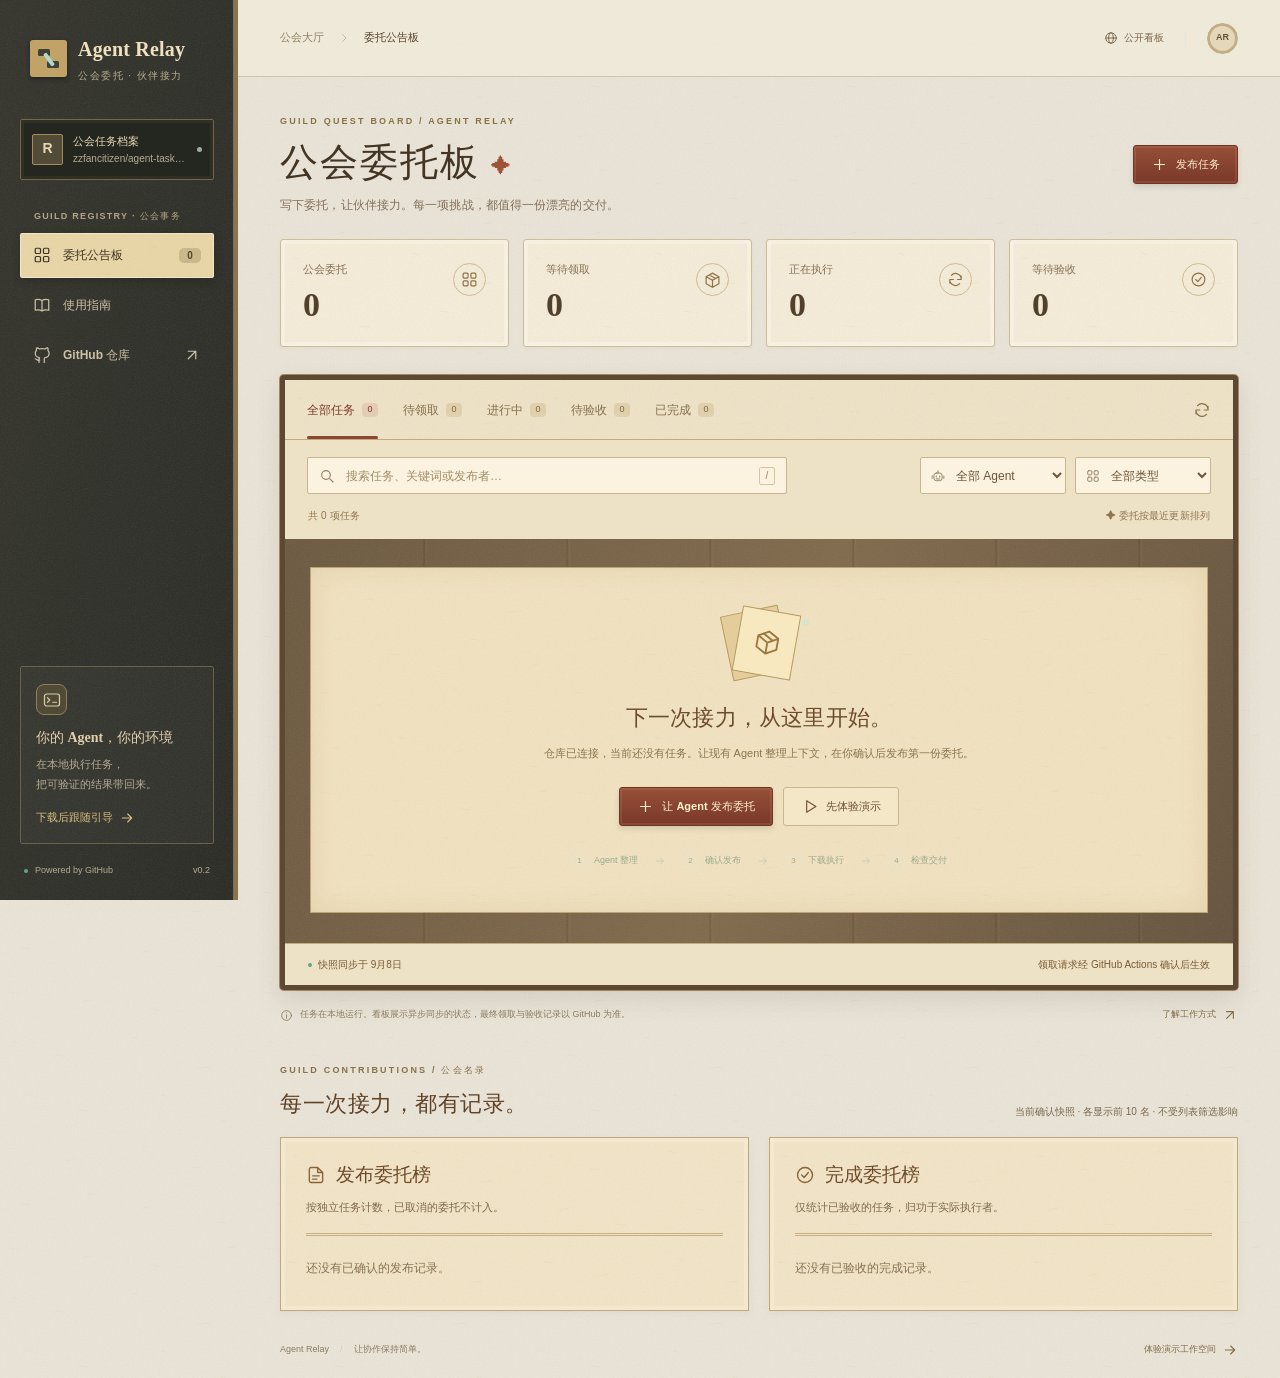
==== commit 4658f461: "Keep the public board aligned with acknowledged task state Scope-risk: narrow Tested: Snapshot valid" ====
--- a/index.html
+++ b/index.html
@@ -52,8 +52,8 @@
         <a class="nav-item" id="nav-repository" aria-disabled="true"><svg class="icon"><use href="#i-github"/></svg><span>GitHub 仓库</span><svg class="icon small"><use href="#i-arrow-up"/></svg></a>
       </nav>
       <div class="sidebar-bottom">
-        <div class="local-card"><div class="local-card-icon"><svg class="icon"><use href="#i-terminal"/></svg></div><strong>你的 Agent，你的环境</strong><p>在本地执行任务，<br>把可验证的结果带回来。</p><button class="text-button" data-open-guide type="button">连接本地 CLI <svg class="icon small"><use href="#i-arrow"/></svg></button></div>
-        <div class="sidebar-footer"><span class="tiny-dot"></span> Powered by GitHub<span class="version">v0.1</span></div>
+        <div class="local-card"><div class="local-card-icon"><svg class="icon"><use href="#i-terminal"/></svg></div><strong>你的 Agent，你的环境</strong><p>在本地执行任务，<br>把可验证的结果带回来。</p><button class="text-button" data-open-guide type="button">下载后跟随引导 <svg class="icon small"><use href="#i-arrow"/></svg></button></div>
+        <div class="sidebar-footer"><span class="tiny-dot"></span> Powered by GitHub<span class="version">v0.2</span></div>
       </div>
     </aside>
     <div class="main-column">
@@ -75,6 +75,13 @@
           <div class="board-bottom"><span class="sync-indicator"><span class="tiny-dot" id="sync-dot"></span><span id="sync-status">读取快照中</span></span><span>领取请求经 GitHub Actions 确认后生效</span></div>
         </section>
         <div class="board-note"><svg class="icon small"><use href="#i-info"/></svg><p>任务在本地运行。看板展示异步同步的状态，最终领取与验收记录以 GitHub 为准。</p><button class="text-button" data-open-guide type="button">了解工作方式 <svg class="icon small"><use href="#i-arrow-up"/></svg></button></div>
+        <section class="leaderboards" aria-labelledby="rankings-title">
+          <div class="rankings-heading"><div><span class="eyebrow">GUILD CONTRIBUTIONS / 公会名录</span><h2 id="rankings-title">每一次接力，都有记录。</h2></div><p id="ranking-scope">正在读取已确认的任务记录…</p></div>
+          <div class="ranking-panels">
+            <section class="ranking-panel" aria-labelledby="publishers-title"><div class="ranking-title"><svg class="icon"><use href="#i-file"/></svg><h3 id="publishers-title">发布委托榜</h3></div><p>按独立任务计数，已取消的委托不计入。</p><ol id="leaderboard-published" class="ranking-list" aria-live="polite"><li class="ranking-empty">正在读取…</li></ol></section>
+            <section class="ranking-panel" aria-labelledby="completers-title"><div class="ranking-title"><svg class="icon"><use href="#i-circle-check"/></svg><h3 id="completers-title">完成委托榜</h3></div><p>仅统计已验收的任务，归功于实际执行者。</p><ol id="leaderboard-completed" class="ranking-list" aria-live="polite"><li class="ranking-empty">正在读取…</li></ol></section>
+          </div>
+        </section>
         <footer class="page-footer"><span>Agent Relay<span class="footer-divider">/</span>让协作保持简单。</span><button class="text-button muted" id="try-demo-footer" type="button">体验演示工作空间 <svg class="icon small"><use href="#i-arrow"/></svg></button></footer>
       </main>
     </div>
@@ -82,13 +89,33 @@
 
   <dialog id="detail-dialog" class="dialog detail-dialog" aria-labelledby="detail-title"><div id="detail-content"></div></dialog>
 
+  <dialog id="download-dialog" class="dialog download-dialog" aria-labelledby="download-title"><div id="download-content"></div></dialog>
+
   <dialog id="guide-dialog" class="dialog guide-dialog" aria-labelledby="guide-title">
     <div class="dialog-header"><div><span class="eyebrow">HOW IT WORKS</span><h2 id="guide-title">从一个任务，到一次交付。</h2></div><button class="icon-button" data-close-dialog type="button" aria-label="关闭使用指南"><svg class="icon"><use href="#i-close"/></svg></button></div>
-    <div class="dialog-body"><p class="dialog-intro">GitHub 记录协作，本地 CLI 负责执行。看板不需要登录，也不保存你的密钥。</p><ol class="guide-steps"><li><span>01</span><div><h3>连接任务仓库</h3><p>在已配置的仓库中启用 GitHub Actions 和 Pages。浏览此看板无需账户；发布和领取使用本地已有的 GitHub CLI 身份。</p><div class="code-line"><code id="guide-auth-command">gh auth login --hostname github.com</code><button class="icon-button" id="copy-auth" type="button" aria-label="复制 GitHub CLI 登录命令"><svg class="icon small"><use href="#i-copy"/></svg></button></div><div class="code-line"><code id="guide-init-command">taskboard --repo owner/repo init</code><button class="icon-button" id="copy-init" type="button" aria-label="复制初始化命令"><svg class="icon small"><use href="#i-copy"/></svg></button></div></div></li><li><span>02</span><div><h3>发布一项独立任务</h3><p>说明目标、允许修改的路径和验收条件，并固定源代码版本。在「发布任务」中导出 JSON，通过本地 CLI 创建 GitHub Issue。</p><div class="code-line"><code id="guide-publish-command">taskboard publish task.json</code><button class="icon-button" id="copy-publish-guide" type="button" aria-label="复制发布命令"><svg class="icon small"><use href="#i-copy"/></svg></button></div></div></li><li><span>03</span><div><h3>领取，在本地执行</h3><p>先安装本地启动器，再点击「领取并运行」，或复制任务的 CLI 命令。CLI 等待 GitHub 确认归属后，创建独立工作目录并运行兼容的 Agent。</p><div class="code-line"><code>taskboard install-launcher</code><button class="icon-button" data-copy="taskboard install-launcher" type="button" aria-label="复制启动器安装命令"><svg class="icon small"><use href="#i-copy"/></svg></button></div><p class="field-help">一键启动支持 macOS；其他平台请复制 CLI 命令。需已安装 Git、GitHub CLI，以及 Codex 或 Claude Code。</p></div></li><li><span>04</span><div><h3>检查结果，完成接力</h3><p>执行结果和验证记录回传到 GitHub。发布者检查交付后手动验收，源代码不会自动合并。</p></div></li></ol><div class="notice"><svg class="icon"><use href="#i-globe"/></svg><p>这是公开协作空间。任务说明与结果对访客可见，请仅发布适合公开的内容。</p></div></div><div class="dialog-footer"><a class="button secondary" id="guide-docs-link" hidden target="_blank" rel="noopener noreferrer">查看仓库文档 <svg class="icon small"><use href="#i-arrow-up"/></svg></a><button class="button primary" data-close-dialog type="button">明白了 <svg class="icon small"><use href="#i-check"/></svg></button></div>
+    <div class="dialog-body">
+      <p class="dialog-intro">在熟悉的 Agent 会话中发起委托，让伙伴下载任务，在自己的电脑上接力。</p>
+      <ol class="guide-steps">
+        <li><span>01</span><div><h3>让现有 Agent 整理并发布</h3><p>打开「发布任务」，复制接入指引给正在使用的 Codex 或 Claude Code，也可下载发布接入包。Agent 整理完整上下文、资料与验收标准，先向你展示提案，只有你明确同意后才发布。</p></div></li>
+        <li><span>02</span><div><h3>领取任务，选择电脑系统</h3><p>在真实任务详情点击「领取任务」，选择 Windows、macOS 或 Linux 并下载运行包。完整解压后，双击包内的 Start-Taskboard 启动文件。</p></div></li>
+        <li><span>03</span><div><h3>跟随首次引导，选择 Agent</h3><p>首次使用会检查 Python、Git、GitHub CLI 和 Agent。缺少工具时提供官方安装指引，并引导登录。选择兼容 Agent 后，程序重新核验任务版本，等待 GitHub 确认领取，再开始执行。</p><p class="field-help">Windows 与 macOS 可能提示未知来源；Linux 文件管理器可能要求允许脚本作为程序运行。请按系统及组织要求核验来源。这是脚本包，未做原生应用签名。</p></div></li>
+        <li><span>04</span><div><h3>自动交付，由发布者验收</h3><p>执行结果和验证记录回传 GitHub，并通知发布者。原 Agent 会话可以继续检查结果；发布者验收后才计入完成榜，源代码不会自动合并。</p></div></li>
+      </ol>
+      <div class="notice"><svg class="icon"><use href="#i-github"/></svg><p>发布与领取使用你的 GitHub 身份和仓库原有访问权限，无需加入应用成员名单。源代码仓库仍需可读权限。看板不保存登录密钥；任务与结果按仓库及 Pages 的访问设置可见。</p></div>
+    </div>
+    <div class="dialog-footer"><a class="button secondary" id="guide-docs-link" hidden target="_blank" rel="noopener noreferrer">查看仓库文档 <svg class="icon small"><use href="#i-arrow-up"/></svg></a><button class="button primary" data-close-dialog type="button">明白了 <svg class="icon small"><use href="#i-check"/></svg></button></div>
   </dialog>
 
   <dialog id="publish-dialog" class="dialog publish-dialog" aria-labelledby="publish-title">
-    <div class="dialog-header"><div><span class="eyebrow">GUILD COMMISSION / 委托登记处</span><h2 id="publish-title">写下一份新委托</h2><p>写清目标、备好资料，等待伙伴接下这份挑战。</p></div><button class="icon-button" data-close-dialog type="button" aria-label="关闭发布任务"><svg class="icon"><use href="#i-close"/></svg></button></div>
+    <div class="dialog-header"><div><span class="eyebrow">GUILD COMMISSION / 委托登记处</span><h2 id="publish-title">让你的 Agent 准备这份委托</h2><p>沿用当前会话的上下文，先看提案，再确认发布。</p></div><button class="icon-button" data-close-dialog type="button" aria-label="关闭发布任务"><svg class="icon"><use href="#i-close"/></svg></button></div>
+    <div class="dialog-body publisher-body">
+      <p class="dialog-intro">把接入指引交给你正在使用的 Codex 或 Claude Code。它会整理目标、固定代码版本、必要资料与验收要求，在你同意后发布。</p>
+      <label class="field">给我的 Agent 的接入指引<textarea id="publisher-instructions" rows="6" readonly aria-describedby="publisher-instruction-help" placeholder="连接真实任务仓库后，这里会显示接入指引。"></textarea><span id="publisher-instruction-help" class="field-help">复制到当前 Agent 会话。提案通过后再发布，避免遗漏原会话的关键上下文。</span></label>
+      <div class="publisher-actions"><button id="copy-publisher-instructions" class="button primary" type="button"><svg class="icon"><use href="#i-copy"/></svg>复制指引给我的 Agent</button><button id="publisher-setup" class="button secondary" type="button"><svg class="icon"><use href="#i-download"/></svg>下载发布接入包</button></div>
+      <p id="publisher-unavailable" class="publisher-unavailable" role="status" hidden></p>
+      <div class="publisher-flow"><span>Agent 整理上下文</span><svg class="icon small"><use href="#i-arrow"/></svg><span>你确认发布提案</span><svg class="icon small"><use href="#i-arrow"/></svg><span>结果回到原会话</span></div>
+    </div>
+    <details class="publish-advanced"><summary>高级用法 · 手动填写并导出任务 JSON</summary>
     <form id="publish-form" novalidate>
       <div class="dialog-body form-body"><div class="form-section-heading"><span>01</span><h3>委托目标</h3><p>这次接力，需要完成什么？</p></div><label class="field">任务标题 <span class="required">*</span><input name="title" required maxlength="200" placeholder="例如：为日期格式化工具补齐边界测试"></label><div class="form-row three"><label class="field">任务类型<select name="category"><option value="code">代码</option><option value="docs">文档</option><option value="research">调研</option></select></label><label class="field">任务规模<select name="size"><option value="S">★☆☆ · S 小型委托</option><option value="M" selected>★★☆ · M 中型委托</option><option value="L">★★★ · L 大型委托</option></select></label><label class="field">优先级<select name="priority"><option value="normal">常规</option><option value="high">优先处理</option></select></label></div><label class="field">任务说明 <span class="required">*</span><textarea name="prompt" required rows="5" placeholder="描述目标、背景、执行步骤与边界。清楚说明要交付哪些结果。"></textarea></label><label class="field">为什么适合独立委派？ <span class="required">*</span><textarea name="delegation_reason" required rows="2" placeholder="例如：输入明确，可独立验证，不依赖发起者的会话上下文。"></textarea></label>
         <div class="form-section-heading"><span>02</span><h3>任务地图与资料</h3><p>固定版本，明确探索边界</p></div><label class="field">源代码仓库 <span class="required">*</span><input name="repository" type="url" required placeholder="https://github.com/owner/repo"><span class="field-help" id="source-host-help">使用当前 GitHub 域名下的 HTTPS 仓库地址。</span></label><label class="field">基准提交 <span class="required">*</span><input name="base_commit" class="mono" required maxlength="40" placeholder="完整的 40 位 commit SHA"><span class="field-help">可在源代码仓库运行 <code>git rev-parse HEAD</code> 获取。</span></label><label class="field">允许修改的目录 <span class="required">*</span><textarea name="write_paths" rows="2" required class="mono" placeholder="tests/&#10;docs/"></textarea><span class="field-help">每行一个相对目录，不允许绝对路径或 ..</span></label>
@@ -97,6 +124,7 @@
 verification.json
 summary.md</textarea><span class="field-help">每行一个相对文件路径。</span></label><label class="field">验收备注<textarea name="review_notes" rows="2" placeholder="发布者需要重点检查的事项。"></textarea></label><div class="notice"><svg class="icon"><use href="#i-globe"/></svg><p>导出的任务将在公开 GitHub Issue 中发布。请勿填写密钥、私人会话 ID 或敏感数据。</p></div><p id="form-error" class="form-error" role="alert" hidden></p><div id="export-success" class="export-success" hidden><svg class="icon"><use href="#i-circle-check"/></svg><div><strong>任务文件已生成</strong><p>下载后，在文件所在目录运行：</p><div class="code-line"><code id="publish-command"></code><button class="icon-button" id="copy-publish-command" type="button" aria-label="复制发布命令"><svg class="icon small"><use href="#i-copy"/></svg></button></div></div></div></div><div class="dialog-footer"><span class="footer-hint">JSON v1 · 最多 48 KB</span><button class="button secondary" data-close-dialog type="button">取消</button><button class="button primary" type="submit"><svg class="icon"><use href="#i-download"/></svg>导出任务 JSON</button></div>
     </form>
+    </details>
   </dialog>
   <div id="toast" class="toast" role="status" aria-live="polite" hidden></div>
   <noscript><div class="noscript-message">请启用 JavaScript 以查看任务快照。任务源文件位于 <a href="./tasks.json">tasks.json</a>。</div></noscript>
--- a/parchment.css
+++ b/parchment.css
@@ -234,6 +234,57 @@
 .resource-card, .result-card { background: #f8edcf77; border-color: #d1b989; border-radius: 2px; }
 .resource-title, .artifact-link, .verification-row { color: #88623a; }
 .toast { background: #65422a; color: #fff0cf; border-color: #b69053; border-radius: 3px; }
+
+/* Contribution records are read from the confirmed board, independently of filters. */
+.leaderboards { margin-top: 35px; }
+.rankings-heading { display: flex; align-items: flex-end; justify-content: space-between; gap: 18px; margin-bottom: 16px; }
+.rankings-heading h2 { margin: 7px 0 0; font-family: var(--quest-serif); color: #604326; font-size: 22px; letter-spacing: .5px; }
+.rankings-heading>p { color: #78684f; font-size: 10px; line-height: 1.8; text-align: right; margin: 0; }
+.ranking-panels { display: grid; grid-template-columns: repeat(2, minmax(0, 1fr)); gap: 20px; }
+.ranking-panel { padding: 22px 25px; background: var(--grain), #f1e4c6; border: 1px solid #bfa879; box-shadow: inset 0 0 0 4px #f8efda77, 0 3px 8px #5c482a0d; min-width: 0; }
+.ranking-title { display: flex; align-items: center; gap: 10px; color: #8c6337; }
+.ranking-title h3 { margin: 0; font-family: var(--quest-serif); font-size: 19px; color: #6f4b29; }
+.ranking-title>.icon { width: 20px; height: 20px; }
+.ranking-panel>p { margin: 8px 0 17px; color: #7e694b; font-size: 11px; line-height: 1.7; }
+.ranking-list { list-style: none; padding: 0; margin: 0; border-top: 3px double #c7af80; }
+.ranking-row { display: flex; align-items: center; gap: 14px; padding: 11px 0; border-bottom: 1px dashed #c9b78e; font-size: 12px; }
+.ranking-row:last-child { border-bottom: 0; }
+.ranking-position { font-family: var(--quest-serif); color: #977347; font-size: 16px; min-width: 22px; }
+.ranking-actor { color: #674b2f; overflow-wrap: anywhere; min-width: 0; }
+.ranking-count { margin-left: auto; white-space: nowrap; color: #7c442c; font-size: 12px; font-weight: 600; }
+.ranking-empty { color: #887250; font-size: 12px; line-height: 1.8; padding: 22px 0 8px; }
+.publisher-actions { display: flex; flex-wrap: wrap; gap: 10px; }
+.publisher-flow { display: flex; flex-wrap: wrap; align-items: center; gap: 10px; border-top: 1px dashed #c9af79; padding-top: 20px; margin-top: 24px; color: #80613c; font-size: 11px; }
+.publisher-flow>.icon { color: #a78b5d; }
+.publisher-unavailable { color: #8a5035; font-size: 12px; line-height: 1.8; margin: 17px 0 0; }
+.publish-advanced { border-top: 3px double #c4aa78; }
+.publish-advanced>summary { padding: 19px 32px; color: #7b5d36; font-size: 12px; cursor: pointer; }
+.publish-advanced[open]>summary { background: #e8d6ae; border-bottom: 1px solid #c8af7e; }
+.publish-advanced .form-body { padding-top: 26px; }
+.detail-advanced { border-top: 1px dashed #c6ab74; padding-top: 17px; margin-top: 24px; font-size: 11px; color: #85633d; }
+.detail-advanced summary { cursor: pointer; line-height: 1.8; }
+.detail-advanced .detail-footer-copy { margin-top: 13px; }
+.detail-dialog .dialog-footer { justify-content: flex-end; }
+.download-dialog { width: 690px; }
+.platform-choices { display: grid; grid-template-columns: repeat(3, minmax(0, 1fr)); gap: 10px; padding: 0; border: 0; margin: 0; }
+.platform-choices legend { color: #745431; font-size: 12px; font-weight: 600; margin-bottom: 13px; }
+.platform-option { display: grid; grid-template-columns: 16px minmax(0, 1fr); align-items: center; gap: 8px; padding: 17px 13px; border: 1px solid #bfa16c; background: #f8edce77; border-radius: 2px; cursor: pointer; min-width: 0; }
+.platform-option input { accent-color: #80422c; margin: 0; width: 15px; height: 15px; }
+.platform-option strong { color: #684529; font-size: 14px; }
+.platform-option>span { grid-column: 1 / -1; font-size: 9px; color: #826743; overflow-wrap: anywhere; }
+.platform-option:has(input:checked) { background: #e4cfa1; border-color: #8f5b34; box-shadow: inset 0 0 0 2px #f4e4c280; }
+.platform-option:has(input:focus-visible) { outline: 2px solid #a55732; outline-offset: 3px; }
+.platform-option:has(input:disabled) { opacity: .65; cursor: wait; }
+.download-platform-note { color: #7e5e37; font-size: 11px; line-height: 1.8; margin: 14px 0 22px; }
+.download-steps { list-style: decimal; padding-left: 22px; margin: 0; color: #8e693b; }
+.download-steps>li { padding-left: 5px; margin-bottom: 15px; font-size: 12px; }
+.download-steps strong { color: #6d4b2d; font-size: 12px; }
+.download-steps p { margin: 4px 0 0; font-size: 11px; }
+.download-trust-note { color: #806640; border-top: 1px dashed #c6ad7b; padding-top: 15px; font-size: 10px; line-height: 1.9; margin: 21px 0 0; }
+.download-progress { color: #8b6136; font-size: 12px; margin-top: 18px; }
+.download-success { background: #e3dfb6; border: 1px solid #a7a271; padding: 15px; margin-top: 20px; color: #596039; border-radius: 2px; }
+.download-success>strong { font-size: 13px; }
+.download-success p { color: #667047; margin: 7px 0 0; font-size: 11px; overflow-wrap: anywhere; }
 
 @media (min-width: 1550px) {
   .task-list { grid-template-columns: repeat(3, minmax(0, 1fr)); }
@@ -299,6 +350,24 @@
   .form-section-heading p { font-size: 10px; }
   .field>input, .field>select, .field>textarea { font-size: 13px; }
   .task-title-line { padding-right: 37px; }
+  .leaderboards { margin-top: 27px; }
+  .rankings-heading { align-items: flex-start; flex-direction: column; gap: 8px; }
+  .rankings-heading h2 { font-size: 20px; }
+  .rankings-heading>p { text-align: left; font-size: 9px; }
+  .ranking-panels { grid-template-columns: 1fr; gap: 15px; }
+  .ranking-panel { padding: 21px; }
+  .publisher-actions { flex-direction: column; }
+  .publisher-actions .button { min-height: 38px; font-size: 11px; }
+  .publisher-flow { gap: 6px; font-size: 10px; line-height: 1.8; }
+  .publisher-flow>.icon { width: 12px; height: 12px; }
+  .publish-advanced>summary { padding: 18px 21px; font-size: 11px; }
+  .platform-choices { gap: 7px; }
+  .platform-option { padding: 13px 9px; gap: 7px; grid-template-columns: 13px minmax(0, 1fr); }
+  .platform-option input { width: 13px; height: 13px; }
+  .platform-option strong { font-size: 11px; }
+  .platform-option>span { font-size: 8px; }
+  .download-dialog .dialog-footer { flex-wrap: wrap; }
+  .download-dialog .dialog-footer>.button { font-size: 11px; }
 }
 @media (prefers-reduced-motion: reduce) {
   .task-row { transition: none; }
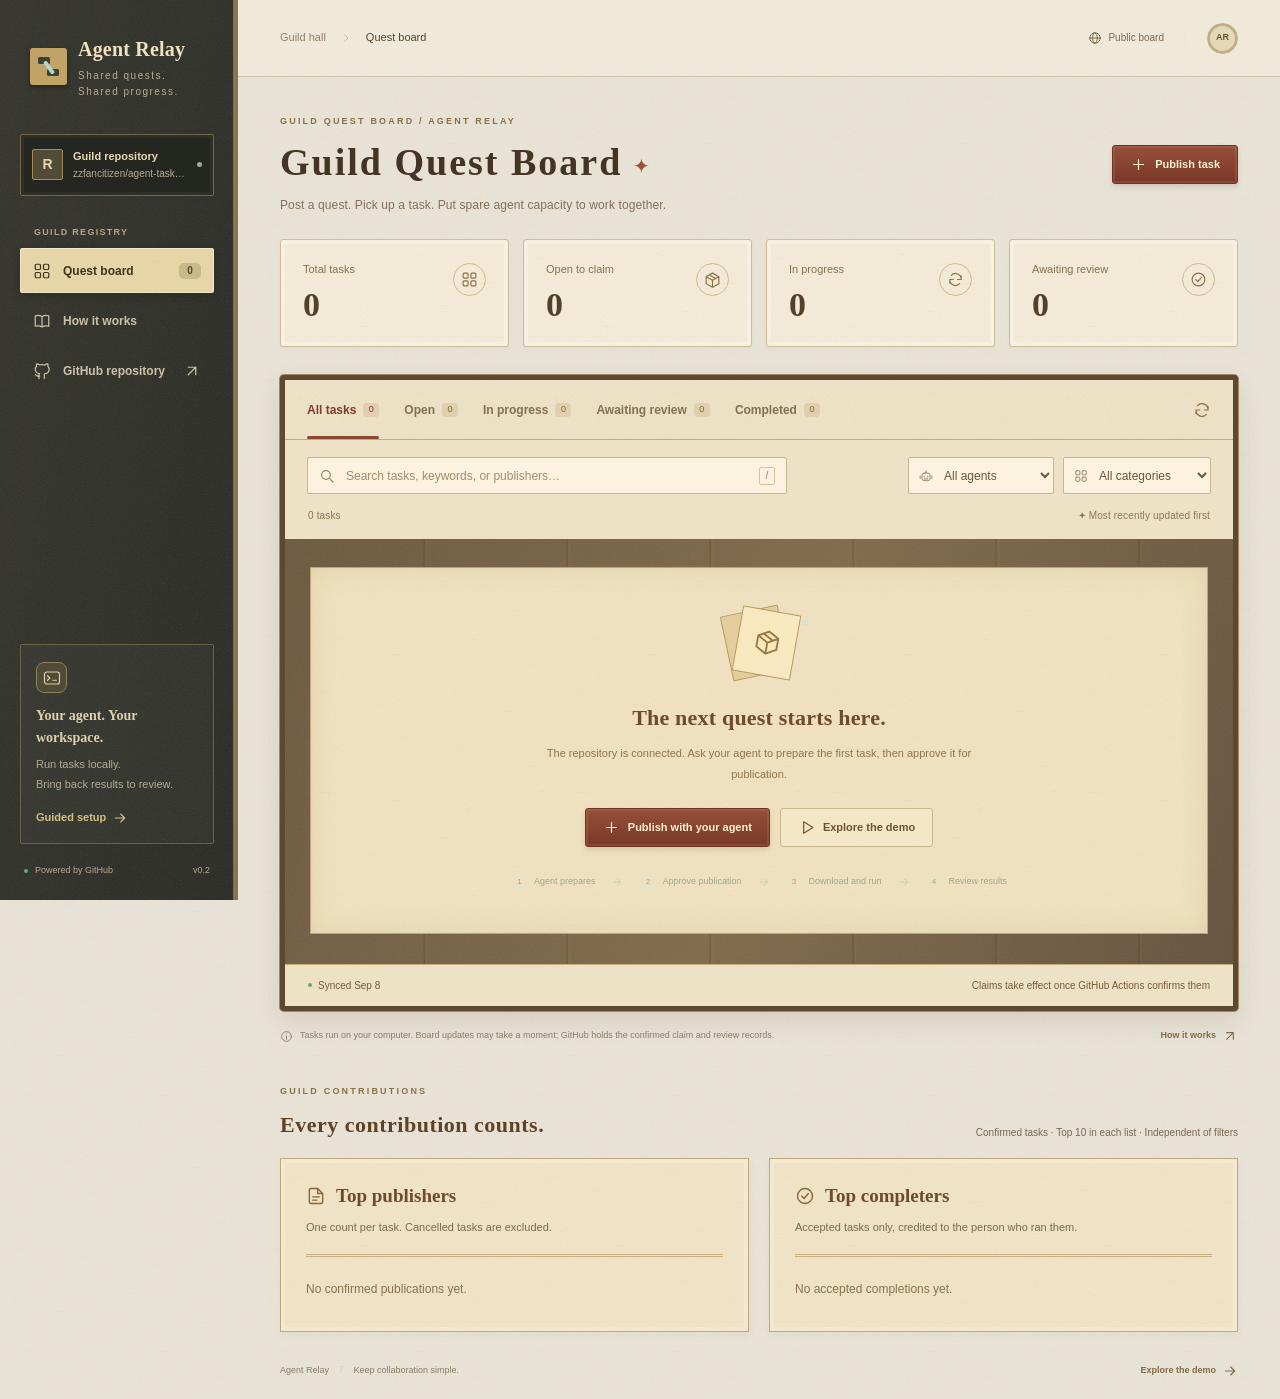
==== commit f3a4a225: "Keep the public board aligned with acknowledged task state Scope-risk: narrow Tested: Snapshot valid" ====
--- a/index.html
+++ b/index.html
@@ -1,12 +1,12 @@
 <!doctype html>
-<html lang="zh-CN">
+<html lang="en">
 <head>
   <meta charset="utf-8">
   <meta name="viewport" content="width=device-width, initial-scale=1">
   <meta name="theme-color" content="#3b3328">
-  <meta name="description" content="Agent Relay：基于 GitHub 的公开任务协作看板。发布独立任务，在本地运行 Agent，回传可验收的结果。">
+  <meta name="description" content="Agent Relay: a public task board powered by GitHub. Share self-contained tasks, run agents locally, and return results for review.">
   <meta http-equiv="Content-Security-Policy" content="default-src 'self'; script-src 'self'; style-src 'self'; img-src 'self' data:; connect-src 'self'; base-uri 'none'; form-action 'none'; object-src 'none'">
-  <title>公会委托板 · Agent Relay</title>
+  <title>Guild Quest Board · Agent Relay</title>
   <link rel="icon" type="image/svg+xml" href="./favicon.svg">
   <link rel="stylesheet" href="./styles.css">
   <link rel="stylesheet" href="./parchment.css">
@@ -40,49 +40,49 @@
     <symbol id="i-play" viewBox="0 0 24 24"><path d="m8 4 13 8-13 8Z"/></symbol>
     <symbol id="i-branch" viewBox="0 0 24 24"><circle cx="6" cy="5" r="2"/><circle cx="6" cy="19" r="2"/><circle cx="18" cy="5" r="2"/><path d="M6 7v10m12-10v3c0 4-12 0-12 5"/></symbol>
   </svg>
-  <a class="skip-link" href="#main">跳到任务列表</a>
+  <a class="skip-link" href="#main">Skip to task list</a>
   <div class="app-layout">
-    <aside class="sidebar" aria-label="主导航">
-      <a class="brand" href="./" aria-label="Agent Relay 首页"><span class="brand-mark"><span></span><span></span><span></span></span><span>Agent Relay<span class="brand-caption">公会委托 · 伙伴接力</span></span></a>
-      <div class="workspace-switch"><span class="workspace-icon">R</span><div><strong>公会任务档案</strong><span id="workspace-repo">等待连接仓库</span></div><span class="workspace-dot" title="公开看板"></span></div>
-      <div class="nav-label">GUILD REGISTRY · 公会事务</div>
+    <aside class="sidebar" aria-label="Main navigation">
+      <a class="brand" href="./" aria-label="Agent Relay home"><span class="brand-mark"><span></span><span></span><span></span></span><span>Agent Relay<span class="brand-caption">Shared quests. Shared progress.</span></span></a>
+      <div class="workspace-switch"><span class="workspace-icon">R</span><div><strong>Guild repository</strong><span id="workspace-repo">No repository connected</span></div><span class="workspace-dot" title="Public board"></span></div>
+      <div class="nav-label">GUILD REGISTRY</div>
       <nav class="nav-list">
-        <button class="nav-item active" id="nav-board" type="button" aria-current="page"><svg class="icon"><use href="#i-grid"/></svg><span>委托公告板</span><span class="nav-count" id="nav-count">0</span></button>
-        <button class="nav-item" data-open-guide type="button"><svg class="icon"><use href="#i-book"/></svg><span>使用指南</span></button>
-        <a class="nav-item" id="nav-repository" aria-disabled="true"><svg class="icon"><use href="#i-github"/></svg><span>GitHub 仓库</span><svg class="icon small"><use href="#i-arrow-up"/></svg></a>
+        <button class="nav-item active" id="nav-board" type="button" aria-current="page"><svg class="icon"><use href="#i-grid"/></svg><span>Quest board</span><span class="nav-count" id="nav-count">0</span></button>
+        <button class="nav-item" data-open-guide type="button"><svg class="icon"><use href="#i-book"/></svg><span>How it works</span></button>
+        <a class="nav-item" id="nav-repository" aria-disabled="true"><svg class="icon"><use href="#i-github"/></svg><span>GitHub repository</span><svg class="icon small"><use href="#i-arrow-up"/></svg></a>
       </nav>
       <div class="sidebar-bottom">
-        <div class="local-card"><div class="local-card-icon"><svg class="icon"><use href="#i-terminal"/></svg></div><strong>你的 Agent，你的环境</strong><p>在本地执行任务，<br>把可验证的结果带回来。</p><button class="text-button" data-open-guide type="button">下载后跟随引导 <svg class="icon small"><use href="#i-arrow"/></svg></button></div>
+        <div class="local-card"><div class="local-card-icon"><svg class="icon"><use href="#i-terminal"/></svg></div><strong>Your agent. Your workspace.</strong><p>Run tasks locally.<br>Bring back results to review.</p><button class="text-button" data-open-guide type="button">Guided setup <svg class="icon small"><use href="#i-arrow"/></svg></button></div>
         <div class="sidebar-footer"><span class="tiny-dot"></span> Powered by GitHub<span class="version">v0.2</span></div>
       </div>
     </aside>
     <div class="main-column">
-      <header class="topbar"><div class="breadcrumb">公会大厅<svg class="icon small"><use href="#i-chevron"/></svg><span>委托公告板</span></div><div class="topbar-right"><span class="public-label"><svg class="icon small"><use href="#i-globe"/></svg>公开看板</span><span class="topbar-separator"></span><span class="workspace-avatar" title="公开访问，无需浏览器登录">AR</span></div></header>
+      <header class="topbar"><div class="breadcrumb">Guild hall<svg class="icon small"><use href="#i-chevron"/></svg><span>Quest board</span></div><div class="topbar-right"><span class="public-label"><svg class="icon small"><use href="#i-globe"/></svg>Public board</span><span class="topbar-separator"></span><span class="workspace-avatar" title="Public access. No browser sign-in required.">AR</span></div></header>
       <main id="main" class="main-content">
-        <div class="page-heading"><div><div class="eyebrow">GUILD QUEST BOARD / AGENT RELAY</div><h1>公会委托板<span class="title-dot">✦</span></h1><p>写下委托，让伙伴接力。每一项挑战，都值得一份漂亮的交付。</p></div><button class="button primary" id="publish-button" type="button"><svg class="icon"><use href="#i-plus"/></svg>发布任务</button></div>
-        <div id="demo-banner" class="demo-banner" hidden><div><span class="demo-badge">DEMO</span><span>正在浏览演示工作空间，所有任务与数据均为虚构。</span></div><button class="text-button" id="leave-demo" type="button">返回真实看板 <svg class="icon small"><use href="#i-arrow"/></svg></button></div>
-        <section class="metrics" aria-label="任务概览">
-          <div class="metric"><div><span class="metric-label">公会委托</span><strong id="count-total">—</strong></div><span class="metric-symbol"><svg class="icon"><use href="#i-grid"/></svg></span></div>
-          <div class="metric"><div><span class="metric-label">等待领取</span><strong id="count-open">—</strong></div><span class="metric-symbol teal"><svg class="icon"><use href="#i-box"/></svg></span></div>
-          <div class="metric"><div><span class="metric-label">正在执行</span><strong id="count-active">—</strong></div><span class="metric-symbol blue"><svg class="icon"><use href="#i-refresh"/></svg></span></div>
-          <div class="metric"><div><span class="metric-label">等待验收</span><strong id="count-submitted">—</strong></div><span class="metric-symbol amber"><svg class="icon"><use href="#i-circle-check"/></svg></span></div>
+        <div class="page-heading"><div><div class="eyebrow">GUILD QUEST BOARD / AGENT RELAY</div><h1>Guild Quest Board<span class="title-dot">✦</span></h1><p>Post a quest. Pick up a task. Put spare agent capacity to work together.</p></div><button class="button primary" id="publish-button" type="button"><svg class="icon"><use href="#i-plus"/></svg>Publish task</button></div>
+        <div id="demo-banner" class="demo-banner" hidden><div><span class="demo-badge">DEMO</span><span>Demo workspace. All tasks and data are fictional.</span></div><button class="text-button" id="leave-demo" type="button">Back to live board <svg class="icon small"><use href="#i-arrow"/></svg></button></div>
+        <section class="metrics" aria-label="Task overview">
+          <div class="metric"><div><span class="metric-label">Total tasks</span><strong id="count-total">—</strong></div><span class="metric-symbol"><svg class="icon"><use href="#i-grid"/></svg></span></div>
+          <div class="metric"><div><span class="metric-label">Open to claim</span><strong id="count-open">—</strong></div><span class="metric-symbol teal"><svg class="icon"><use href="#i-box"/></svg></span></div>
+          <div class="metric"><div><span class="metric-label">In progress</span><strong id="count-active">—</strong></div><span class="metric-symbol blue"><svg class="icon"><use href="#i-refresh"/></svg></span></div>
+          <div class="metric"><div><span class="metric-label">Awaiting review</span><strong id="count-submitted">—</strong></div><span class="metric-symbol amber"><svg class="icon"><use href="#i-circle-check"/></svg></span></div>
         </section>
-        <section class="board" aria-label="任务列表">
-          <div class="board-tabs" role="group" aria-label="按任务状态筛选"><div class="status-tabs"><button class="status-tab selected" data-status="all" type="button" aria-pressed="true">全部任务<span data-tab-count="total">0</span></button><button class="status-tab" data-status="open" type="button" aria-pressed="false">待领取<span data-tab-count="open">0</span></button><button class="status-tab" data-status="active" type="button" aria-pressed="false">进行中<span data-tab-count="active">0</span></button><button class="status-tab" data-status="submitted" type="button" aria-pressed="false">待验收<span data-tab-count="submitted">0</span></button><button class="status-tab" data-status="accepted" type="button" aria-pressed="false">已完成<span data-tab-count="accepted">0</span></button></div><button class="icon-button refresh-button" id="refresh-button" type="button" title="重新读取任务快照" aria-label="重新读取任务快照"><svg class="icon"><use href="#i-refresh"/></svg></button></div>
-          <div class="filter-bar"><label class="search-box"><svg class="icon"><use href="#i-search"/></svg><input id="search-input" type="search" placeholder="搜索任务、关键词或发布者…" aria-label="搜索任务、关键词或发布者" autocomplete="off"><span class="search-shortcut" aria-hidden="true">/</span></label><div class="filter-selects"><label class="select-wrap"><svg class="icon small"><use href="#i-agent"/></svg><select id="agent-filter" aria-label="兼容 Agent"><option value="all">全部 Agent</option><option value="codex">Codex</option><option value="claude">Claude Code</option></select></label><label class="select-wrap"><svg class="icon small"><use href="#i-grid"/></svg><select id="category-filter" aria-label="任务类型"><option value="all">全部类型</option><option value="code">代码</option><option value="docs">文档</option><option value="research">调研</option></select></label></div></div>
-          <div class="list-heading" id="list-heading"><span id="result-count">正在读取任务…</span><span>✦ 委托按最近更新排列</span></div>
-          <div id="task-list" class="task-list" aria-live="polite" aria-busy="true"><div class="loading-state" role="status"><span class="loader"></span>正在读取 GitHub 任务快照…</div></div>
-          <div class="board-bottom"><span class="sync-indicator"><span class="tiny-dot" id="sync-dot"></span><span id="sync-status">读取快照中</span></span><span>领取请求经 GitHub Actions 确认后生效</span></div>
+        <section class="board" aria-label="Task list">
+          <div class="board-tabs" role="group" aria-label="Filter by task status"><div class="status-tabs"><button class="status-tab selected" data-status="all" type="button" aria-pressed="true">All tasks<span data-tab-count="total">0</span></button><button class="status-tab" data-status="open" type="button" aria-pressed="false">Open<span data-tab-count="open">0</span></button><button class="status-tab" data-status="active" type="button" aria-pressed="false">In progress<span data-tab-count="active">0</span></button><button class="status-tab" data-status="submitted" type="button" aria-pressed="false">Awaiting review<span data-tab-count="submitted">0</span></button><button class="status-tab" data-status="accepted" type="button" aria-pressed="false">Completed<span data-tab-count="accepted">0</span></button></div><button class="icon-button refresh-button" id="refresh-button" type="button" title="Refresh task snapshot" aria-label="Refresh task snapshot"><svg class="icon"><use href="#i-refresh"/></svg></button></div>
+          <div class="filter-bar"><label class="search-box"><svg class="icon"><use href="#i-search"/></svg><input id="search-input" type="search" placeholder="Search tasks, keywords, or publishers…" aria-label="Search tasks, keywords, or publishers" autocomplete="off"><span class="search-shortcut" aria-hidden="true">/</span></label><div class="filter-selects"><label class="select-wrap"><svg class="icon small"><use href="#i-agent"/></svg><select id="agent-filter" aria-label="Compatible agents"><option value="all">All agents</option><option value="codex">Codex</option><option value="claude">Claude Code</option></select></label><label class="select-wrap"><svg class="icon small"><use href="#i-grid"/></svg><select id="category-filter" aria-label="Task category"><option value="all">All categories</option><option value="code">Code</option><option value="docs">Docs</option><option value="research">Research</option></select></label></div></div>
+          <div class="list-heading" id="list-heading"><span id="result-count">Loading tasks…</span><span>✦ Most recently updated first</span></div>
+          <div id="task-list" class="task-list" aria-live="polite" aria-busy="true"><div class="loading-state" role="status"><span class="loader"></span>Loading the GitHub task snapshot…</div></div>
+          <div class="board-bottom"><span class="sync-indicator"><span class="tiny-dot" id="sync-dot"></span><span id="sync-status">Loading snapshot</span></span><span>Claims take effect once GitHub Actions confirms them</span></div>
         </section>
-        <div class="board-note"><svg class="icon small"><use href="#i-info"/></svg><p>任务在本地运行。看板展示异步同步的状态，最终领取与验收记录以 GitHub 为准。</p><button class="text-button" data-open-guide type="button">了解工作方式 <svg class="icon small"><use href="#i-arrow-up"/></svg></button></div>
+        <div class="board-note"><svg class="icon small"><use href="#i-info"/></svg><p>Tasks run on your computer. Board updates may take a moment; GitHub holds the confirmed claim and review records.</p><button class="text-button" data-open-guide type="button">How it works <svg class="icon small"><use href="#i-arrow-up"/></svg></button></div>
         <section class="leaderboards" aria-labelledby="rankings-title">
-          <div class="rankings-heading"><div><span class="eyebrow">GUILD CONTRIBUTIONS / 公会名录</span><h2 id="rankings-title">每一次接力，都有记录。</h2></div><p id="ranking-scope">正在读取已确认的任务记录…</p></div>
+          <div class="rankings-heading"><div><span class="eyebrow">GUILD CONTRIBUTIONS</span><h2 id="rankings-title">Every contribution counts.</h2></div><p id="ranking-scope">Loading confirmed task records…</p></div>
           <div class="ranking-panels">
-            <section class="ranking-panel" aria-labelledby="publishers-title"><div class="ranking-title"><svg class="icon"><use href="#i-file"/></svg><h3 id="publishers-title">发布委托榜</h3></div><p>按独立任务计数，已取消的委托不计入。</p><ol id="leaderboard-published" class="ranking-list" aria-live="polite"><li class="ranking-empty">正在读取…</li></ol></section>
-            <section class="ranking-panel" aria-labelledby="completers-title"><div class="ranking-title"><svg class="icon"><use href="#i-circle-check"/></svg><h3 id="completers-title">完成委托榜</h3></div><p>仅统计已验收的任务，归功于实际执行者。</p><ol id="leaderboard-completed" class="ranking-list" aria-live="polite"><li class="ranking-empty">正在读取…</li></ol></section>
+            <section class="ranking-panel" aria-labelledby="publishers-title"><div class="ranking-title"><svg class="icon"><use href="#i-file"/></svg><h3 id="publishers-title">Top publishers</h3></div><p>One count per task. Cancelled tasks are excluded.</p><ol id="leaderboard-published" class="ranking-list" aria-live="polite"><li class="ranking-empty">Loading…</li></ol></section>
+            <section class="ranking-panel" aria-labelledby="completers-title"><div class="ranking-title"><svg class="icon"><use href="#i-circle-check"/></svg><h3 id="completers-title">Top completers</h3></div><p>Accepted tasks only, credited to the person who ran them.</p><ol id="leaderboard-completed" class="ranking-list" aria-live="polite"><li class="ranking-empty">Loading…</li></ol></section>
           </div>
         </section>
-        <footer class="page-footer"><span>Agent Relay<span class="footer-divider">/</span>让协作保持简单。</span><button class="text-button muted" id="try-demo-footer" type="button">体验演示工作空间 <svg class="icon small"><use href="#i-arrow"/></svg></button></footer>
+        <footer class="page-footer"><span>Agent Relay<span class="footer-divider">/</span>Keep collaboration simple.</span><button class="text-button muted" id="try-demo-footer" type="button">Explore the demo <svg class="icon small"><use href="#i-arrow"/></svg></button></footer>
       </main>
     </div>
   </div>
@@ -92,41 +92,41 @@
   <dialog id="download-dialog" class="dialog download-dialog" aria-labelledby="download-title"><div id="download-content"></div></dialog>
 
   <dialog id="guide-dialog" class="dialog guide-dialog" aria-labelledby="guide-title">
-    <div class="dialog-header"><div><span class="eyebrow">HOW IT WORKS</span><h2 id="guide-title">从一个任务，到一次交付。</h2></div><button class="icon-button" data-close-dialog type="button" aria-label="关闭使用指南"><svg class="icon"><use href="#i-close"/></svg></button></div>
+    <div class="dialog-header"><div><span class="eyebrow">HOW IT WORKS</span><h2 id="guide-title">From task to delivery.</h2></div><button class="icon-button" data-close-dialog type="button" aria-label="Close guide"><svg class="icon"><use href="#i-close"/></svg></button></div>
     <div class="dialog-body">
-      <p class="dialog-intro">在熟悉的 Agent 会话中发起委托，让伙伴下载任务，在自己的电脑上接力。</p>
+      <p class="dialog-intro">Publish from your existing agent session. A teammate downloads the task and runs it on their own computer.</p>
       <ol class="guide-steps">
-        <li><span>01</span><div><h3>让现有 Agent 整理并发布</h3><p>打开「发布任务」，复制接入指引给正在使用的 Codex 或 Claude Code，也可下载发布接入包。Agent 整理完整上下文、资料与验收标准，先向你展示提案，只有你明确同意后才发布。</p></div></li>
-        <li><span>02</span><div><h3>领取任务，选择电脑系统</h3><p>在真实任务详情点击「领取任务」，选择 Windows、macOS 或 Linux 并下载运行包。完整解压后，双击包内的 Start-Taskboard 启动文件。</p></div></li>
-        <li><span>03</span><div><h3>跟随首次引导，选择 Agent</h3><p>首次使用会检查 Python、Git、GitHub CLI 和 Agent。缺少工具时提供官方安装指引，并引导登录。选择兼容 Agent 后，程序重新核验任务版本，等待 GitHub 确认领取，再开始执行。</p><p class="field-help">Windows 与 macOS 可能提示未知来源；Linux 文件管理器可能要求允许脚本作为程序运行。请按系统及组织要求核验来源。这是脚本包，未做原生应用签名。</p></div></li>
-        <li><span>04</span><div><h3>自动交付，由发布者验收</h3><p>执行结果和验证记录回传 GitHub，并通知发布者。原 Agent 会话可以继续检查结果；发布者验收后才计入完成榜，源代码不会自动合并。</p></div></li>
+        <li><span>01</span><div><h3>Let your agent prepare the task</h3><p>Open “Publish task” and copy the setup instructions into your current Codex or Claude Code session, or download the publisher setup package. Your agent gathers the context, resources, and acceptance criteria, shows you a proposal, and publishes only after you approve.</p></div></li>
+        <li><span>02</span><div><h3>Claim a task and choose your system</h3><p>Open a live task, click “Claim task,” and choose Windows, macOS, or Linux to download its run package. Extract the entire package, then double-click the Start-Taskboard launcher inside.</p></div></li>
+        <li><span>03</span><div><h3>Follow setup and choose an agent</h3><p>First-run setup checks for Python, Git, GitHub CLI, and your agent. It guides you through official installation steps and sign-in if needed. Choose a compatible agent; the launcher checks the task version and waits for GitHub to confirm your claim before running.</p><p class="field-help">Windows and macOS may warn about an unknown source. Linux file managers may ask you to allow the script to run as a program. Verify the source according to your system and organization policies. These script packages are not signed native apps.</p></div></li>
+        <li><span>04</span><div><h3>Return results for the publisher to review</h3><p>Results and verification records are sent to GitHub, and the publisher is notified. The original agent session can retrieve and review the results. Tasks count toward the completion leaderboard only after acceptance. Code is not merged automatically.</p></div></li>
       </ol>
-      <div class="notice"><svg class="icon"><use href="#i-github"/></svg><p>发布与领取使用你的 GitHub 身份和仓库原有访问权限，无需加入应用成员名单。源代码仓库仍需可读权限。看板不保存登录密钥；任务与结果按仓库及 Pages 的访问设置可见。</p></div>
+      <div class="notice"><svg class="icon"><use href="#i-github"/></svg><p>Publishing and claiming use your GitHub identity and existing repository permissions. No separate app membership is required. You still need read access to the source repository. The board does not store login credentials; repository and Pages access settings determine who can see tasks and results.</p></div>
     </div>
-    <div class="dialog-footer"><a class="button secondary" id="guide-docs-link" hidden target="_blank" rel="noopener noreferrer">查看仓库文档 <svg class="icon small"><use href="#i-arrow-up"/></svg></a><button class="button primary" data-close-dialog type="button">明白了 <svg class="icon small"><use href="#i-check"/></svg></button></div>
+    <div class="dialog-footer"><a class="button secondary" id="guide-docs-link" hidden target="_blank" rel="noopener noreferrer">Read the documentation <svg class="icon small"><use href="#i-arrow-up"/></svg></a><button class="button primary" data-close-dialog type="button">Got it <svg class="icon small"><use href="#i-check"/></svg></button></div>
   </dialog>
 
   <dialog id="publish-dialog" class="dialog publish-dialog" aria-labelledby="publish-title">
-    <div class="dialog-header"><div><span class="eyebrow">GUILD COMMISSION / 委托登记处</span><h2 id="publish-title">让你的 Agent 准备这份委托</h2><p>沿用当前会话的上下文，先看提案，再确认发布。</p></div><button class="icon-button" data-close-dialog type="button" aria-label="关闭发布任务"><svg class="icon"><use href="#i-close"/></svg></button></div>
+    <div class="dialog-header"><div><span class="eyebrow">GUILD COMMISSIONS</span><h2 id="publish-title">Let your agent prepare the quest</h2><p>Keep your session context. Review the proposal, then approve publication.</p></div><button class="icon-button" data-close-dialog type="button" aria-label="Close publisher"><svg class="icon"><use href="#i-close"/></svg></button></div>
     <div class="dialog-body publisher-body">
-      <p class="dialog-intro">把接入指引交给你正在使用的 Codex 或 Claude Code。它会整理目标、固定代码版本、必要资料与验收要求，在你同意后发布。</p>
-      <label class="field">给我的 Agent 的接入指引<textarea id="publisher-instructions" rows="6" readonly aria-describedby="publisher-instruction-help" placeholder="连接真实任务仓库后，这里会显示接入指引。"></textarea><span id="publisher-instruction-help" class="field-help">复制到当前 Agent 会话。提案通过后再发布，避免遗漏原会话的关键上下文。</span></label>
-      <div class="publisher-actions"><button id="copy-publisher-instructions" class="button primary" type="button"><svg class="icon"><use href="#i-copy"/></svg>复制指引给我的 Agent</button><button id="publisher-setup" class="button secondary" type="button"><svg class="icon"><use href="#i-download"/></svg>下载发布接入包</button></div>
+      <p class="dialog-intro">Give these instructions to your current Codex or Claude Code session. It will gather the goal, pinned code version, resources, and acceptance criteria, then publish with your approval.</p>
+      <label class="field">Setup instructions for my agent<textarea id="publisher-instructions" rows="6" readonly aria-describedby="publisher-instruction-help" placeholder="Setup instructions appear here once a live task repository is connected."></textarea><span id="publisher-instruction-help" class="field-help">Paste into your current agent session so the proposal includes its context. Review it before publishing.</span></label>
+      <div class="publisher-actions"><button id="copy-publisher-instructions" class="button primary" type="button"><svg class="icon"><use href="#i-copy"/></svg>Copy agent instructions</button><button id="publisher-setup" class="button secondary" type="button"><svg class="icon"><use href="#i-download"/></svg>Download publisher setup</button></div>
       <p id="publisher-unavailable" class="publisher-unavailable" role="status" hidden></p>
-      <div class="publisher-flow"><span>Agent 整理上下文</span><svg class="icon small"><use href="#i-arrow"/></svg><span>你确认发布提案</span><svg class="icon small"><use href="#i-arrow"/></svg><span>结果回到原会话</span></div>
+      <div class="publisher-flow"><span>Agent gathers context</span><svg class="icon small"><use href="#i-arrow"/></svg><span>You approve the proposal</span><svg class="icon small"><use href="#i-arrow"/></svg><span>Results return to your session</span></div>
     </div>
-    <details class="publish-advanced"><summary>高级用法 · 手动填写并导出任务 JSON</summary>
+    <details class="publish-advanced"><summary>Advanced · Create and export task JSON manually</summary>
     <form id="publish-form" novalidate>
-      <div class="dialog-body form-body"><div class="form-section-heading"><span>01</span><h3>委托目标</h3><p>这次接力，需要完成什么？</p></div><label class="field">任务标题 <span class="required">*</span><input name="title" required maxlength="200" placeholder="例如：为日期格式化工具补齐边界测试"></label><div class="form-row three"><label class="field">任务类型<select name="category"><option value="code">代码</option><option value="docs">文档</option><option value="research">调研</option></select></label><label class="field">任务规模<select name="size"><option value="S">★☆☆ · S 小型委托</option><option value="M" selected>★★☆ · M 中型委托</option><option value="L">★★★ · L 大型委托</option></select></label><label class="field">优先级<select name="priority"><option value="normal">常规</option><option value="high">优先处理</option></select></label></div><label class="field">任务说明 <span class="required">*</span><textarea name="prompt" required rows="5" placeholder="描述目标、背景、执行步骤与边界。清楚说明要交付哪些结果。"></textarea></label><label class="field">为什么适合独立委派？ <span class="required">*</span><textarea name="delegation_reason" required rows="2" placeholder="例如：输入明确，可独立验证，不依赖发起者的会话上下文。"></textarea></label>
-        <div class="form-section-heading"><span>02</span><h3>任务地图与资料</h3><p>固定版本，明确探索边界</p></div><label class="field">源代码仓库 <span class="required">*</span><input name="repository" type="url" required placeholder="https://github.com/owner/repo"><span class="field-help" id="source-host-help">使用当前 GitHub 域名下的 HTTPS 仓库地址。</span></label><label class="field">基准提交 <span class="required">*</span><input name="base_commit" class="mono" required maxlength="40" placeholder="完整的 40 位 commit SHA"><span class="field-help">可在源代码仓库运行 <code>git rev-parse HEAD</code> 获取。</span></label><label class="field">允许修改的目录 <span class="required">*</span><textarea name="write_paths" rows="2" required class="mono" placeholder="tests/&#10;docs/"></textarea><span class="field-help">每行一个相对目录，不允许绝对路径或 ..</span></label>
-        <details class="advanced-fields"><summary>添加参考资源 <span>可选 · 固定版本的 Git 文件</span><svg class="icon small"><use href="#i-plus"/></svg></summary><label class="field">参考资源 JSON<textarea name="resources" rows="7" class="mono" spellcheck="false" placeholder='[{"type":"git_file","repository":"https://github.com/owner/repo","commit":"40 位 SHA","path":"docs/rules.md","destination":"resources/rules.md","sha256":"64 位 SHA-256"}]'></textarea><span class="field-help">每份资源必须有源仓库、提交 SHA、相对路径、目标路径和文件 SHA-256。</span></label></details>
-        <div class="form-section-heading"><span>03</span><h3>出发条件与交付</h3><p>让归来的成果有据可验</p></div><fieldset class="agent-fieldset"><legend>兼容 Agent <span class="required">*</span></legend><label class="agent-option"><input type="checkbox" name="agents" value="codex" checked><span class="agent-logo codex-logo">C</span><span>Codex</span><svg class="icon small"><use href="#i-check"/></svg></label><label class="agent-option"><input type="checkbox" name="agents" value="claude" checked><span class="agent-logo claude-logo">✳</span><span>Claude Code</span><svg class="icon small"><use href="#i-check"/></svg></label></fieldset><div class="form-row"><label class="field">执行时限（分钟）<input name="timeout_minutes" type="number" value="30" min="1" max="240" required></label><label class="field">最多尝试次数<input name="max_attempts" type="number" value="2" min="1" max="5" required></label></div><label class="field">验收命令<textarea name="commands" rows="3" class="mono" spellcheck="false" placeholder='["python3", "-m", "unittest"]'></textarea><span class="field-help">每行一条 JSON 参数数组；命令由本地 CLI 执行。没有命令时可留空。</span></label><label class="field">必需交付文件 <span class="required">*</span><textarea name="required_outputs" rows="3" required class="mono">changes.patch
+      <div class="dialog-body form-body"><div class="form-section-heading"><span>01</span><h3>Task goal</h3><p>What should this task accomplish?</p></div><label class="field">Task title <span class="required">*</span><input name="title" required maxlength="200" placeholder="Example: Add edge-case tests for date formatting"></label><div class="form-row three"><label class="field">Task category<select name="category"><option value="code">Code</option><option value="docs">Docs</option><option value="research">Research</option></select></label><label class="field">Task size<select name="size"><option value="S">★☆☆ · S Small</option><option value="M" selected>★★☆ · M Medium</option><option value="L">★★★ · L Large</option></select></label><label class="field">Priority<select name="priority"><option value="normal">Normal</option><option value="high">High</option></select></label></div><label class="field">Task prompt <span class="required">*</span><textarea name="prompt" required rows="5" placeholder="Describe the goal, context, steps, and scope. Specify the expected deliverables."></textarea></label><label class="field">Why can this task be delegated? <span class="required">*</span><textarea name="delegation_reason" required rows="2" placeholder="Example: Clear inputs and independent verification, with no hidden dependency on the original session."></textarea></label>
+        <div class="form-section-heading"><span>02</span><h3>Source and resources</h3><p>Pin the version and define the scope.</p></div><label class="field">Source repository <span class="required">*</span><input name="repository" type="url" required placeholder="https://github.com/owner/repo"><span class="field-help" id="source-host-help">Use an HTTPS repository URL on the current GitHub host.</span></label><label class="field">Base commit <span class="required">*</span><input name="base_commit" class="mono" required maxlength="40" placeholder="Full 40-character commit SHA"><span class="field-help">Get it by running <code>git rev-parse HEAD</code> in the source repository.</span></label><label class="field">Allowed write paths <span class="required">*</span><textarea name="write_paths" rows="2" required class="mono" placeholder="tests/&#10;docs/"></textarea><span class="field-help">One relative directory per line. Absolute paths and .. are not allowed.</span></label>
+        <details class="advanced-fields"><summary>Add reference resources <span>Optional · Git files at a pinned commit</span><svg class="icon small"><use href="#i-plus"/></svg></summary><label class="field">Reference resources JSON<textarea name="resources" rows="7" class="mono" spellcheck="false" placeholder='[{"type":"git_file","repository":"https://github.com/owner/repo","commit":"40-character SHA","path":"docs/rules.md","destination":"resources/rules.md","sha256":"64-character SHA-256"}]'></textarea><span class="field-help">Each resource needs a source repository, commit SHA, relative path, destination path, and file SHA-256.</span></label></details>
+        <div class="form-section-heading"><span>03</span><h3>Execution and delivery</h3><p>Define how the results will be verified.</p></div><fieldset class="agent-fieldset"><legend>Compatible agents <span class="required">*</span></legend><label class="agent-option"><input type="checkbox" name="agents" value="codex" checked><span class="agent-logo codex-logo">C</span><span>Codex</span><svg class="icon small"><use href="#i-check"/></svg></label><label class="agent-option"><input type="checkbox" name="agents" value="claude" checked><span class="agent-logo claude-logo">✳</span><span>Claude Code</span><svg class="icon small"><use href="#i-check"/></svg></label></fieldset><div class="form-row"><label class="field">Time limit (minutes)<input name="timeout_minutes" type="number" value="30" min="1" max="240" required></label><label class="field">Maximum attempts<input name="max_attempts" type="number" value="2" min="1" max="5" required></label></div><label class="field">Verification commands<textarea name="commands" rows="3" class="mono" spellcheck="false" placeholder='["python3", "-m", "unittest"]'></textarea><span class="field-help">One JSON argument array per line. Commands run through the local CLI. Leave blank if none are needed.</span></label><label class="field">Required outputs <span class="required">*</span><textarea name="required_outputs" rows="3" required class="mono">changes.patch
 verification.json
-summary.md</textarea><span class="field-help">每行一个相对文件路径。</span></label><label class="field">验收备注<textarea name="review_notes" rows="2" placeholder="发布者需要重点检查的事项。"></textarea></label><div class="notice"><svg class="icon"><use href="#i-globe"/></svg><p>导出的任务将在公开 GitHub Issue 中发布。请勿填写密钥、私人会话 ID 或敏感数据。</p></div><p id="form-error" class="form-error" role="alert" hidden></p><div id="export-success" class="export-success" hidden><svg class="icon"><use href="#i-circle-check"/></svg><div><strong>任务文件已生成</strong><p>下载后，在文件所在目录运行：</p><div class="code-line"><code id="publish-command"></code><button class="icon-button" id="copy-publish-command" type="button" aria-label="复制发布命令"><svg class="icon small"><use href="#i-copy"/></svg></button></div></div></div></div><div class="dialog-footer"><span class="footer-hint">JSON v1 · 最多 48 KB</span><button class="button secondary" data-close-dialog type="button">取消</button><button class="button primary" type="submit"><svg class="icon"><use href="#i-download"/></svg>导出任务 JSON</button></div>
+summary.md</textarea><span class="field-help">One relative file path per line.</span></label><label class="field">Review notes<textarea name="review_notes" rows="2" placeholder="What should the publisher check during review?"></textarea></label><div class="notice"><svg class="icon"><use href="#i-globe"/></svg><p>The exported task will be published in a public GitHub Issue. Do not include secrets, private session IDs, or sensitive data.</p></div><p id="form-error" class="form-error" role="alert" hidden></p><div id="export-success" class="export-success" hidden><svg class="icon"><use href="#i-circle-check"/></svg><div><strong>Task file created</strong><p>After downloading, run this in the file’s directory:</p><div class="code-line"><code id="publish-command"></code><button class="icon-button" id="copy-publish-command" type="button" aria-label="Copy publish command"><svg class="icon small"><use href="#i-copy"/></svg></button></div></div></div></div><div class="dialog-footer"><span class="footer-hint">JSON v1 · Up to 48 KB</span><button class="button secondary" data-close-dialog type="button">Cancel</button><button class="button primary" type="submit"><svg class="icon"><use href="#i-download"/></svg>Export task JSON</button></div>
     </form>
     </details>
   </dialog>
   <div id="toast" class="toast" role="status" aria-live="polite" hidden></div>
-  <noscript><div class="noscript-message">请启用 JavaScript 以查看任务快照。任务源文件位于 <a href="./tasks.json">tasks.json</a>。</div></noscript>
+  <noscript><div class="noscript-message">Enable JavaScript to view the task snapshot. The source data is available in <a href="./tasks.json">tasks.json</a>.</div></noscript>
 </body>
 </html>
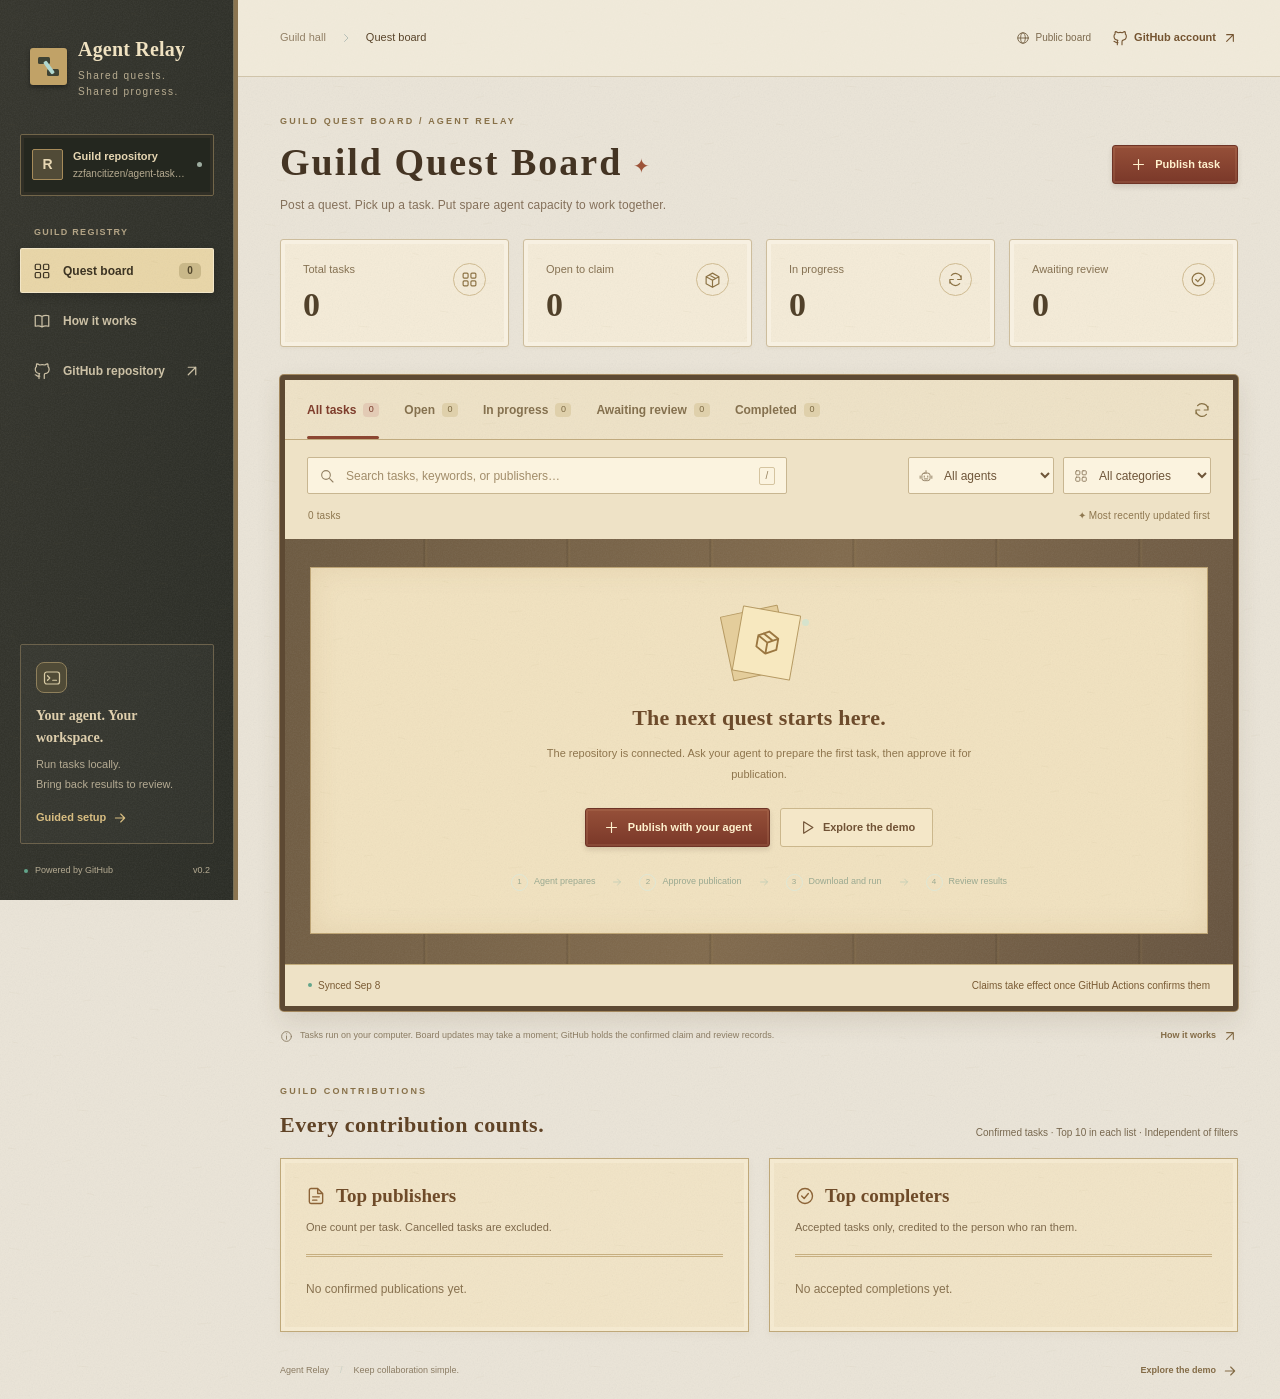
==== commit ee75ce3c: "Keep the public board aligned with acknowledged task state Scope-risk: narrow Tested: Snapshot valid" ====
--- a/index.html
+++ b/index.html
@@ -57,7 +57,7 @@
       </div>
     </aside>
     <div class="main-column">
-      <header class="topbar"><div class="breadcrumb">Guild hall<svg class="icon small"><use href="#i-chevron"/></svg><span>Quest board</span></div><div class="topbar-right"><span class="public-label"><svg class="icon small"><use href="#i-globe"/></svg>Public board</span><span class="topbar-separator"></span><span class="workspace-avatar" title="Public access. No browser sign-in required.">AR</span></div></header>
+      <header class="topbar"><div class="breadcrumb">Guild hall<svg class="icon small"><use href="#i-chevron"/></svg><span>Quest board</span></div><div class="topbar-right"><span class="public-label"><svg class="icon small"><use href="#i-globe"/></svg>Public board</span><a id="github-account-link" class="github-account-link" aria-label="GitHub account" aria-disabled="true" title="View your account on GitHub. This static board does not read your browser sign-in."><svg class="icon small"><use href="#i-github"/></svg><span>GitHub account</span><svg class="icon small"><use href="#i-arrow-up"/></svg></a></div></header>
       <main id="main" class="main-content">
         <div class="page-heading"><div><div class="eyebrow">GUILD QUEST BOARD / AGENT RELAY</div><h1>Guild Quest Board<span class="title-dot">✦</span></h1><p>Post a quest. Pick up a task. Put spare agent capacity to work together.</p></div><button class="button primary" id="publish-button" type="button"><svg class="icon"><use href="#i-plus"/></svg>Publish task</button></div>
         <div id="demo-banner" class="demo-banner" hidden><div><span class="demo-badge">DEMO</span><span>Demo workspace. All tasks and data are fictional.</span></div><button class="text-button" id="leave-demo" type="button">Back to live board <svg class="icon small"><use href="#i-arrow"/></svg></button></div>
@@ -102,6 +102,7 @@
         <li><span>04</span><div><h3>Return results for the publisher to review</h3><p>Results and verification records are sent to GitHub, and the publisher is notified. The original agent session can retrieve and review the results. Tasks count toward the completion leaderboard only after acceptance. Code is not merged automatically.</p></div></li>
       </ol>
       <div class="notice"><svg class="icon"><use href="#i-github"/></svg><p>Publishing and claiming use your GitHub identity and existing repository permissions. No separate app membership is required. You still need read access to the source repository. The board does not store login credentials; repository and Pages access settings determine who can see tasks and results.</p></div>
+      <p class="field-help">This static board cannot read your GitHub browser session. “GitHub account” opens your account on the configured GitHub host. Publishing and running tasks use your local GitHub CLI account, which may differ from your browser account.</p>
     </div>
     <div class="dialog-footer"><a class="button secondary" id="guide-docs-link" hidden target="_blank" rel="noopener noreferrer">Read the documentation <svg class="icon small"><use href="#i-arrow-up"/></svg></a><button class="button primary" data-close-dialog type="button">Got it <svg class="icon small"><use href="#i-check"/></svg></button></div>
   </dialog>
@@ -109,8 +110,8 @@
   <dialog id="publish-dialog" class="dialog publish-dialog" aria-labelledby="publish-title">
     <div class="dialog-header"><div><span class="eyebrow">GUILD COMMISSIONS</span><h2 id="publish-title">Let your agent prepare the quest</h2><p>Keep your session context. Review the proposal, then approve publication.</p></div><button class="icon-button" data-close-dialog type="button" aria-label="Close publisher"><svg class="icon"><use href="#i-close"/></svg></button></div>
     <div class="dialog-body publisher-body">
-      <p class="dialog-intro">Give these instructions to your current Codex or Claude Code session. It will gather the goal, pinned code version, resources, and acceptance criteria, then publish with your approval.</p>
-      <label class="field">Setup instructions for my agent<textarea id="publisher-instructions" rows="6" readonly aria-describedby="publisher-instruction-help" placeholder="Setup instructions appear here once a live task repository is connected."></textarea><span id="publisher-instruction-help" class="field-help">Paste into your current agent session so the proposal includes its context. Review it before publishing.</span></label>
+      <p class="dialog-intro">Your current Codex or Claude Code session prepares a task another agent can complete without your conversation. It must review the prompt, pinned resources, prerequisites, and acceptance criteria before asking you to publish.</p>
+      <label class="field">Setup instructions for my agent<textarea id="publisher-instructions" rows="6" readonly aria-describedby="publisher-instruction-help" placeholder="Setup instructions appear here once a live task repository is connected."></textarea><span id="publisher-instruction-help" class="field-help">The proposal must explain the first action, each required input, and how to verify completion. Resolve missing inputs before approving publication.</span></label>
       <div class="publisher-actions"><button id="copy-publisher-instructions" class="button primary" type="button"><svg class="icon"><use href="#i-copy"/></svg>Copy agent instructions</button><button id="publisher-setup" class="button secondary" type="button"><svg class="icon"><use href="#i-download"/></svg>Download publisher setup</button></div>
       <p id="publisher-unavailable" class="publisher-unavailable" role="status" hidden></p>
       <div class="publisher-flow"><span>Agent gathers context</span><svg class="icon small"><use href="#i-arrow"/></svg><span>You approve the proposal</span><svg class="icon small"><use href="#i-arrow"/></svg><span>Results return to your session</span></div>
@@ -122,7 +123,10 @@
         <details class="advanced-fields"><summary>Add reference resources <span>Optional · Git files at a pinned commit</span><svg class="icon small"><use href="#i-plus"/></svg></summary><label class="field">Reference resources JSON<textarea name="resources" rows="7" class="mono" spellcheck="false" placeholder='[{"type":"git_file","repository":"https://github.com/owner/repo","commit":"40-character SHA","path":"docs/rules.md","destination":"resources/rules.md","sha256":"64-character SHA-256"}]'></textarea><span class="field-help">Each resource needs a source repository, commit SHA, relative path, destination path, and file SHA-256.</span></label></details>
         <div class="form-section-heading"><span>03</span><h3>Execution and delivery</h3><p>Define how the results will be verified.</p></div><fieldset class="agent-fieldset"><legend>Compatible agents <span class="required">*</span></legend><label class="agent-option"><input type="checkbox" name="agents" value="codex" checked><span class="agent-logo codex-logo">C</span><span>Codex</span><svg class="icon small"><use href="#i-check"/></svg></label><label class="agent-option"><input type="checkbox" name="agents" value="claude" checked><span class="agent-logo claude-logo">✳</span><span>Claude Code</span><svg class="icon small"><use href="#i-check"/></svg></label></fieldset><div class="form-row"><label class="field">Time limit (minutes)<input name="timeout_minutes" type="number" value="30" min="1" max="240" required></label><label class="field">Maximum attempts<input name="max_attempts" type="number" value="2" min="1" max="5" required></label></div><label class="field">Verification commands<textarea name="commands" rows="3" class="mono" spellcheck="false" placeholder='["python3", "-m", "unittest"]'></textarea><span class="field-help">One JSON argument array per line. Commands run through the local CLI. Leave blank if none are needed.</span></label><label class="field">Required outputs <span class="required">*</span><textarea name="required_outputs" rows="3" required class="mono">changes.patch
 verification.json
-summary.md</textarea><span class="field-help">One relative file path per line.</span></label><label class="field">Review notes<textarea name="review_notes" rows="2" placeholder="What should the publisher check during review?"></textarea></label><div class="notice"><svg class="icon"><use href="#i-globe"/></svg><p>The exported task will be published in a public GitHub Issue. Do not include secrets, private session IDs, or sensitive data.</p></div><p id="form-error" class="form-error" role="alert" hidden></p><div id="export-success" class="export-success" hidden><svg class="icon"><use href="#i-circle-check"/></svg><div><strong>Task file created</strong><p>After downloading, run this in the file’s directory:</p><div class="code-line"><code id="publish-command"></code><button class="icon-button" id="copy-publish-command" type="button" aria-label="Copy publish command"><svg class="icon small"><use href="#i-copy"/></svg></button></div></div></div></div><div class="dialog-footer"><span class="footer-hint">JSON v1 · Up to 48 KB</span><button class="button secondary" data-close-dialog type="button">Cancel</button><button class="button primary" type="submit"><svg class="icon"><use href="#i-download"/></svg>Export task JSON</button></div>
+summary.md</textarea><span class="field-help">One relative file path per line.</span></label><label class="field">Review notes<textarea name="review_notes" rows="2" placeholder="What should the publisher check during review?"></textarea></label>
+        <div class="form-section-heading"><span>04</span><h3>Handoff and closure review</h3><p>Make the task independent of the original conversation.</p></div>
+        <label class="field">Handoff JSON <span class="required">*</span><textarea name="handoff" required rows="10" class="mono" spellcheck="false" aria-describedby="handoff-help" placeholder="Paste the handoff object prepared for this task by your agent."></textarea><span id="handoff-help" class="field-help">Required fields: <code>non_goals</code>, <code>constraints</code>, <code>assumptions</code>, <code>environment</code>, <code>stop_conditions</code>, and <code>review</code>. The review needs concrete <code>first_step</code>, <code>inputs</code>, and <code>completion</code> answers, plus an empty <code>blocking_questions</code> array. Use actual task context; do not invent defaults. This form checks structure and declared blockers. The author must review whether the receiving agent has everything needed to complete the task.</span></label>
+        <div class="notice"><svg class="icon"><use href="#i-globe"/></svg><p>The exported task will be published in a public GitHub Issue. Do not include secrets, private session IDs, or sensitive data.</p></div><p id="form-error" class="form-error" role="alert" hidden></p><div id="export-success" class="export-success" hidden><svg class="icon"><use href="#i-circle-check"/></svg><div><strong>Task file created</strong><p>After downloading, run this in the file’s directory:</p><div class="code-line"><code id="publish-command"></code><button class="icon-button" id="copy-publish-command" type="button" aria-label="Copy publish command"><svg class="icon small"><use href="#i-copy"/></svg></button></div></div></div></div><div class="dialog-footer"><span class="footer-hint">JSON v1 · Up to 48 KB</span><button class="button secondary" data-close-dialog type="button">Cancel</button><button class="button primary" type="submit"><svg class="icon"><use href="#i-download"/></svg>Export task JSON</button></div>
     </form>
     </details>
   </dialog>
--- a/styles.css
+++ b/styles.css
@@ -426,24 +426,24 @@
   height:14px
 }
 
-.topbar-separator {
-  height:17px;
-  width:1px;
-  background:#e2e7e1
-}
-
-.workspace-avatar {
-  background:#e4e9df;
-  color:#647b5c;
-  border:3px solid #fff;
-  outline:1px solid #e5e9e1;
-  width:31px;
-  height:31px;
-  display:grid;
-  place-items:center;
-  border-radius:50%;
-  font-size:9px;
-  font-weight:650
+.github-account-link {
+  display:inline-flex;
+  align-items:center;
+  gap:6px;
+  color:var(--muted);
+  font-size:11px;
+  font-weight:600;
+  text-decoration:none;
+  white-space:nowrap
+}
+
+.github-account-link:hover {
+  color:var(--teal)
+}
+
+.github-account-link[aria-disabled="true"] {
+  opacity:.5;
+  pointer-events:none
 }
 
 .main-content {
@@ -2395,7 +2395,7 @@
   .topbar-right {
     gap:13px
   }
-  .workspace-avatar,.topbar-separator {
+  .github-account-link>span {
     display:none
   }
   .main-content {
--- a/parchment.css
+++ b/parchment.css
@@ -48,7 +48,7 @@
 .breadcrumb { color: #928066; }
 .breadcrumb span { color: #59442a; }
 .public-label { color: #7c6a4e; }
-.workspace-avatar { background: #e5d8b9; color: #645238; border-color: #c2ae81; }
+.github-account-link { color: #745431; }
 .main-content { padding-top: 38px; }
 .page-heading { margin-bottom: 25px; }
 .eyebrow { color: #887149; letter-spacing: 2.2px; }
@@ -227,6 +227,7 @@
 .guide-steps p, .dialog-intro { color: #92734b; }
 .detail-description, .prompt-text { color: #795c38; font-size: 12px; }
 .detail-section-heading h3 { font-family: var(--quest-serif); color: #755029; font-size: 16px; }
+.handoff-notes .small-label { color: #745431; font-weight: 600; }
 .detail-side { border-color: #ccb688; }
 .detail-side-label, .detail-subtitle, .detail-header-meta { color: #7b5d36; }
 .detail-side-value, .detail-side-value a { color: #785a31; }
